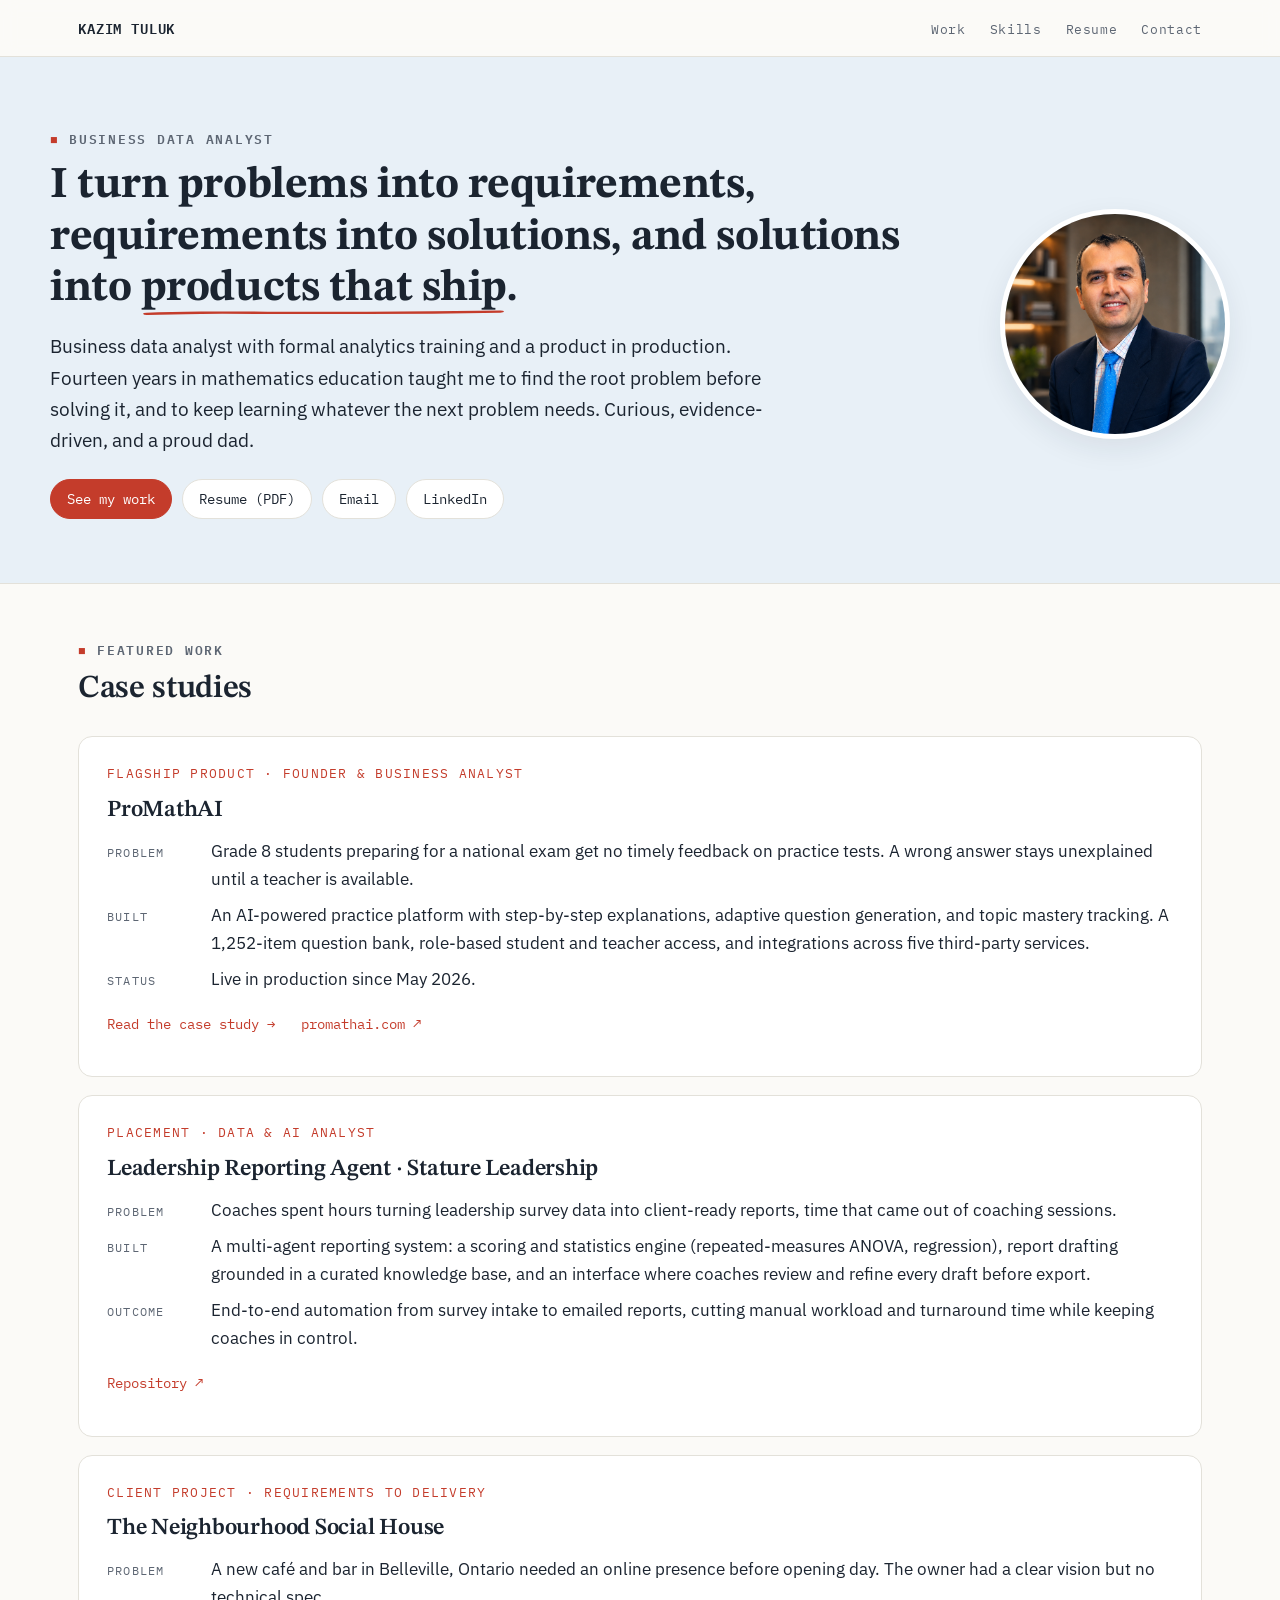
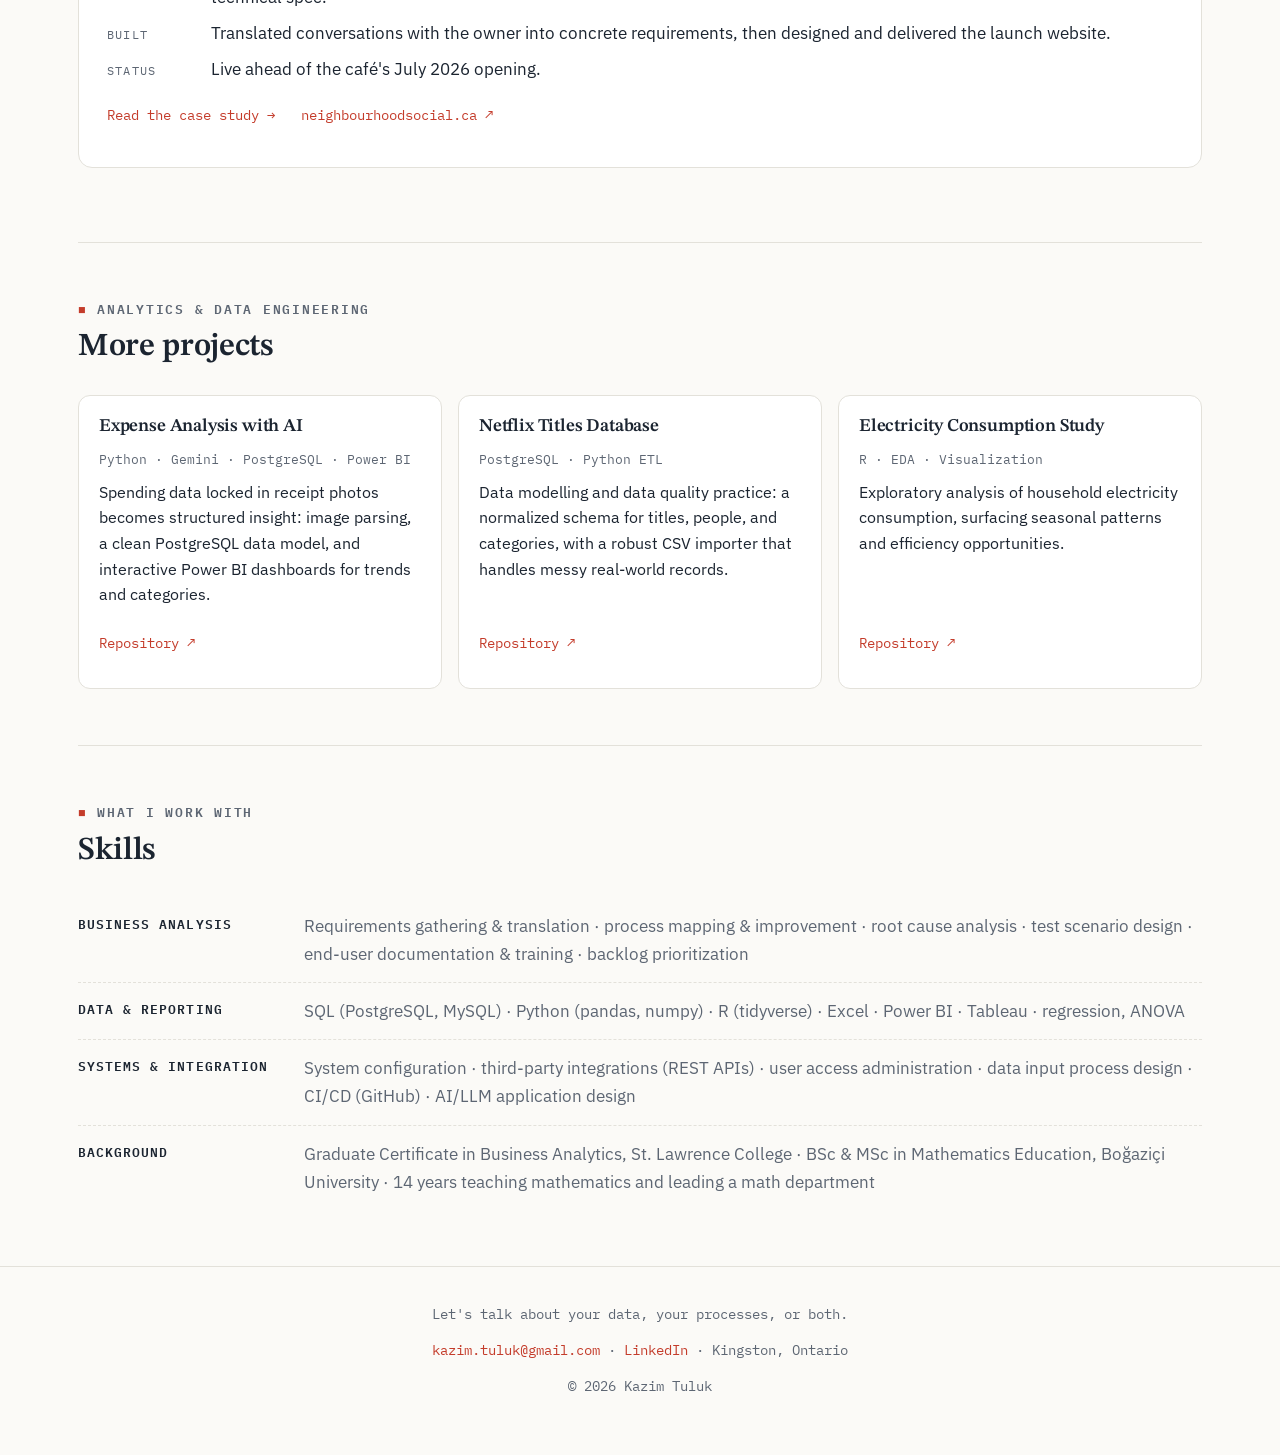
==== index.html @ bfccdcc0 "Merge branch 'main' of https://github.com/kazimtuluk/kazimtuluk.github.io" ====
<!DOCTYPE html>
<html lang="en">
<head>
  <meta charset="UTF-8" />
  <meta name="viewport" content="width=device-width, initial-scale=1" />
  <title>Kazim Tuluk · Business Data Analyst</title>
  <meta name="description" content="Kazim Tuluk is a business data analyst in Kingston, Ontario. Formal analytics training, a product in production at promathai.com, and client work that ships." />
  <link rel="preconnect" href="https://fonts.googleapis.com">
  <link rel="preconnect" href="https://fonts.gstatic.com" crossorigin>
  <link href="https://fonts.googleapis.com/css2?family=STIX+Two+Text:wght@400;600;700&family=IBM+Plex+Sans:wght@400;500;600&family=IBM+Plex+Mono:wght@400;600&display=swap" rel="stylesheet">
  <link rel="stylesheet" href="style.css">
</head>
<body>

<header class="site">
  <div class="top">
    <a class="brand" href="#top">KAZIM TULUK</a>
    <nav class="primary" aria-label="Primary">
      <a href="#work">Work</a>
      <a href="#skills">Skills</a>
      <a href="assets/resume.pdf" target="_blank" rel="noreferrer">Resume</a>
      <a href="#contact">Contact</a>
    </nav>
  </div>
</header>

<!-- ===== Hero ===== -->
<section class="hero" id="top">
  <div class="wrap hero-inner">
    <div class="info">
      <span class="eyebrow"><span class="tick">■</span> Business Data Analyst</span>
      <h1>I turn problems into requirements, requirements into solutions, and solutions into <span class="pen">products that ship</span>.</h1>
      <p class="lede">
        Business data analyst with formal analytics training and a product in production.
        Fourteen years in mathematics education taught me to find the root problem before solving it,
        and to keep learning whatever the next problem needs. Curious, evidence-driven, and a proud dad.
      </p>
      <div class="chips">
        <a class="chip primary" href="#work">See my work</a>
        <a class="chip" href="assets/resume.pdf" target="_blank" rel="noreferrer">Resume (PDF)</a>
        <a class="chip" href="mailto:kazim.tuluk@gmail.com">Email</a>
        <a class="chip" href="https://www.linkedin.com/in/kazim-tuluk-b4215170" target="_blank" rel="noreferrer">LinkedIn</a>
      </div>
    </div>
    <img class="avatar" src="assets/kazim.png" alt="Portrait of Kazim Tuluk" onerror="this.style.display='none'" />
  </div>
</section>

<div class="wrap">

  <!-- ===== Featured work ===== -->
  <section id="work" class="section">
    <div class="section-head">
      <span class="eyebrow"><span class="tick">■</span> Featured work</span>
      <h2>Case studies</h2>
    </div>

    <!-- ProMathAI -->
    <article class="case">
      <p class="meta">Flagship product · Founder &amp; Business Analyst</p>
      <h3>ProMathAI</h3>
      <dl class="facts">
        <div class="row"><dt>Problem</dt><dd>Grade 8 students preparing for a national exam get no timely feedback on practice tests. A wrong answer stays unexplained until a teacher is available.</dd></div>
        <div class="row"><dt>Built</dt><dd>An AI-powered practice platform with step-by-step explanations, adaptive question generation, and topic mastery tracking. A 1,252-item question bank, role-based student and teacher access, and integrations across five third-party services.</dd></div>
        <div class="row"><dt>Status</dt><dd>Live in production since May 2026.</dd></div>
      </dl>
      <p class="links">
        <a href="promathai.html">Read the case study →</a>
        <a href="https://promathai.com" target="_blank" rel="noreferrer">promathai.com ↗</a>
      </p>
    </article>

    <!-- Stature -->
    <article class="case">
      <p class="meta">Placement · Data &amp; AI Analyst</p>
      <h3>Leadership Reporting Agent · Stature Leadership</h3>
      <dl class="facts">
        <div class="row"><dt>Problem</dt><dd>Coaches spent hours turning leadership survey data into client-ready reports, time that came out of coaching sessions.</dd></div>
        <div class="row"><dt>Built</dt><dd>A multi-agent reporting system: a scoring and statistics engine (repeated-measures ANOVA, regression), report drafting grounded in a curated knowledge base, and an interface where coaches review and refine every draft before export.</dd></div>
        <div class="row"><dt>Outcome</dt><dd>End-to-end automation from survey intake to emailed reports, cutting manual workload and turnaround time while keeping coaches in control.</dd></div>
      </dl>
      <p class="links">
        <a href="https://github.com/kazimtuluk/Report_Generator_Agent" target="_blank" rel="noreferrer">Repository ↗</a>
      </p>
    </article>

    <!-- Neighbourhood Social -->
    <article class="case">
      <p class="meta">Client project · Requirements to delivery</p>
      <h3>The Neighbourhood Social House</h3>
      <dl class="facts">
        <div class="row"><dt>Problem</dt><dd>A new café and bar in Belleville, Ontario needed an online presence before opening day. The owner had a clear vision but no technical spec.</dd></div>
        <div class="row"><dt>Built</dt><dd>Translated conversations with the owner into concrete requirements, then designed and delivered the launch website.</dd></div>
        <div class="row"><dt>Status</dt><dd>Live ahead of the café's July 2026 opening.</dd></div>
      </dl>
      <p class="links">
        <a href="neighbourhood-social.html">Read the case study →</a>
        <a href="https://www.neighbourhoodsocial.ca" target="_blank" rel="noreferrer">neighbourhoodsocial.ca ↗</a>
      </p>
    </article>
  </section>

  <!-- ===== More projects ===== -->
  <section id="projects" class="section">
    <div class="section-head">
      <span class="eyebrow"><span class="tick">■</span> Analytics &amp; data engineering</span>
      <h2>More projects</h2>
    </div>
    <div class="projs">

      <article class="card">
        <h3>Expense Analysis with AI</h3>
        <p class="stack">Python · Gemini · PostgreSQL · Power BI</p>
        <p>Spending data locked in receipt photos becomes structured insight: image parsing, a clean PostgreSQL data model, and interactive Power BI dashboards for trends and categories.</p>
        <figure class="shot" style="margin:10px 0 4px"><img src="assets/expense-dashboard.png" alt="Power BI expense dashboard" onerror="this.parentElement.style.display='none'"></figure>
        <p class="links"><a href="https://github.com/kazimtuluk/expense-analysis-with-ai" target="_blank" rel="noreferrer">Repository ↗</a></p>
      </article>

      <article class="card">
        <h3>Netflix Titles Database</h3>
        <p class="stack">PostgreSQL · Python ETL</p>
        <p>Data modelling and data quality practice: a normalized schema for titles, people, and categories, with a robust CSV importer that handles messy real-world records.</p>
        <p class="links"><a href="https://github.com/kazimtuluk/netflix" target="_blank" rel="noreferrer">Repository ↗</a></p>
      </article>

      <article class="card">
        <h3>Electricity Consumption Study</h3>
        <p class="stack">R · EDA · Visualization</p>
        <p>Exploratory analysis of household electricity consumption, surfacing seasonal patterns and efficiency opportunities.</p>
        <p class="links"><a href="https://github.com/kazimtuluk/Portfolio" target="_blank" rel="noreferrer">Repository ↗</a></p>
      </article>

    </div>
  </section>

  <!-- ===== Skills ===== -->
  <section id="skills" class="section">
    <div class="section-head">
      <span class="eyebrow"><span class="tick">■</span> What I work with</span>
      <h2>Skills</h2>
    </div>
    <div class="skill-row">
      <div class="label">Business analysis</div>
      <div class="muted">Requirements gathering &amp; translation · process mapping &amp; improvement · root cause analysis · test scenario design · end-user documentation &amp; training · backlog prioritization</div>
    </div>
    <div class="skill-row">
      <div class="label">Data &amp; reporting</div>
      <div class="muted">SQL (PostgreSQL, MySQL) · Python (pandas, numpy) · R (tidyverse) · Excel · Power BI · Tableau · regression, ANOVA</div>
    </div>
    <div class="skill-row">
      <div class="label">Systems &amp; integration</div>
      <div class="muted">System configuration · third-party integrations (REST APIs) · user access administration · data input process design · CI/CD (GitHub) · AI/LLM application design</div>
    </div>
    <div class="skill-row">
      <div class="label">Background</div>
      <div class="muted">Graduate Certificate in Business Analytics, St. Lawrence College · BSc &amp; MSc in Mathematics Education, Boğaziçi University · 14 years teaching mathematics and leading a math department</div>
    </div>
  </section>

</div>

<footer class="site" id="contact">
  <p>Let's talk about your data, your processes, or both.</p>
  <p><a href="mailto:kazim.tuluk@gmail.com">kazim.tuluk@gmail.com</a> · <a href="https://www.linkedin.com/in/kazim-tuluk-b4215170" target="_blank" rel="noreferrer">LinkedIn</a> · Kingston, Ontario</p>
  <p>© <span id="y"></span> Kazim Tuluk</p>
</footer>

<script>
  document.getElementById('y').textContent = new Date().getFullYear();
</script>
</body>
</html>
---- style.css ----
/* ============================================================
   Kazim Tuluk · Portfolio
   Identity: paper, graph grid, red pen
   Type: STIX Two Text (display) · IBM Plex Sans (body) · IBM Plex Mono (labels)
   ============================================================ */

:root{
  --paper:#FBFAF7;
  --ink:#1B2430;
  --muted:#5D6673;
  --pen:#C43C2B;        /* teacher's red pen */
  --pen-soft:rgba(196,60,43,.12);
  --grid:rgba(27,36,48,.055);
  --grid-strong:rgba(27,36,48,.09);
  --card:#FFFFFF;
  --line:#E3E1DA;
  --banner:#E8F0F7;
  --shadow:0 10px 28px rgba(27,36,48,.08);
}
@media (prefers-color-scheme: dark){
  :root{
    --paper:#12161D;
    --ink:#E8E6E1;
    --muted:#9AA1AB;
    --pen:#E8604C;
    --pen-soft:rgba(232,96,76,.16);
    --grid:rgba(232,230,225,.05);
    --grid-strong:rgba(232,230,225,.08);
    --card:#181D26;
    --line:#2A3140;
    --banner:#1A2532;
    --shadow:0 12px 30px rgba(0,0,0,.4);
  }
}

*{box-sizing:border-box}
html{scroll-behavior:smooth}
@media (prefers-reduced-motion: reduce){
  html{scroll-behavior:auto}
  *{transition:none!important;animation:none!important}
}
html,body{
  margin:0;
  background:var(--paper);
  color:var(--ink);
  font-family:"IBM Plex Sans",system-ui,-apple-system,"Segoe UI",Roboto,Helvetica,Arial,sans-serif;
  font-size:17px;
  line-height:1.65;
}
h1,h2,h3{
  font-family:"STIX Two Text",Georgia,"Times New Roman",serif;
  font-weight:600;
  line-height:1.18;
  letter-spacing:-.01em;
  margin:0 0 12px;
}
h1{font-size:clamp(30px,3.8vw,44px);font-weight:700}
h2{font-size:clamp(24px,3.4vw,32px)}
h3{font-size:20px}
p{margin:0 0 14px}
a{color:var(--pen);text-decoration:none}
a:hover{text-decoration:underline;text-underline-offset:3px}
a:focus-visible,button:focus-visible{outline:2px solid var(--pen);outline-offset:3px;border-radius:2px}
.wrap{max-width:1180px;margin:0 auto;padding:0 28px}
.muted{color:var(--muted)}

/* ---------- mono labels ---------- */
.eyebrow{
  font-family:"IBM Plex Mono",ui-monospace,SFMono-Regular,Menlo,monospace;
  font-weight:600;
  font-size:12.5px;
  letter-spacing:.14em;
  text-transform:uppercase;
  color:var(--muted);
  display:block;
  margin-bottom:10px;
}
.eyebrow .tick{color:var(--pen)}

/* ---------- red pen underline (signature) ---------- */
.pen{
  background-image:url("data:image/svg+xml,%3Csvg xmlns='http://www.w3.org/2000/svg' viewBox='0 0 120 9' preserveAspectRatio='none'%3E%3Cpath d='M2 6.5 C 25 3.5, 55 7.5, 118 4' fill='none' stroke='%23C43C2B' stroke-width='2.6' stroke-linecap='round'/%3E%3C/svg%3E");
  background-repeat:no-repeat;
  background-position:0 100%;
  background-size:100% 8px;
  padding-bottom:6px;
}

/* ---------- header ---------- */
header.site{
  position:sticky;top:0;z-index:20;
  background:color-mix(in srgb, var(--paper) 88%, transparent);
  backdrop-filter:blur(8px);
  border-bottom:1px solid var(--line);
}
.top{display:flex;align-items:center;justify-content:space-between;padding:14px 28px;max-width:1180px;margin:0 auto}
.brand{
  font-family:"IBM Plex Mono",monospace;
  font-weight:600;font-size:14px;letter-spacing:.06em;
  color:var(--ink);
}
.brand:hover{text-decoration:none;color:var(--pen)}
nav.primary a{
  font-family:"IBM Plex Mono",monospace;
  font-size:13px;letter-spacing:.05em;
  color:var(--muted);
  margin-left:20px;
}
nav.primary a:hover{color:var(--pen);text-decoration:none}

/* ---------- hero on graph paper ---------- */
.hero{
  background:var(--banner);
  border-bottom:1px solid var(--line);
}
.hero-inner{
  display:flex;gap:40px;align-items:center;
  padding:72px 0 64px;
}
.hero .info{flex:1;min-width:0}
.hero .lede{font-size:19px;max-width:760px;margin-top:16px}
.avatar{
  width:230px;height:230px;border-radius:50%;object-fit:cover;
  border:5px solid var(--card);box-shadow:var(--shadow);flex:none;
}
@media(max-width:760px){
  .hero-inner{flex-direction:column-reverse;align-items:flex-start;padding:48px 0 44px}
  .avatar{width:150px;height:150px}
}
.chips{margin-top:22px;display:flex;flex-wrap:wrap;gap:10px}
.chip{
  font-family:"IBM Plex Mono",monospace;font-size:13.5px;
  padding:8px 16px;border-radius:999px;
  background:var(--card);border:1px solid var(--line);color:var(--ink);
  transition:border-color .15s ease, transform .15s ease;
}
.chip:hover{border-color:var(--pen);text-decoration:none;transform:translateY(-1px)}
.chip.primary{background:var(--pen);border-color:var(--pen);color:#fff}
.chip.primary:hover{background:var(--pen);opacity:.92}

/* ---------- sections ---------- */
.section{padding:56px 0;scroll-margin-top:80px}
.section + .section{border-top:1px solid var(--line)}
.section-head{margin-bottom:28px}

/* ---------- featured case studies ---------- */
.case{
  display:grid;grid-template-columns:1fr;gap:0;
  background:var(--card);border:1px solid var(--line);border-radius:14px;
  padding:26px 28px;margin-bottom:18px;
  transition:border-color .15s ease, box-shadow .15s ease;
}
.case:hover{border-color:var(--pen);box-shadow:var(--shadow)}
.case h3{font-size:23px;margin-bottom:4px}
.case .meta{font-family:"IBM Plex Mono",monospace;font-size:12.5px;letter-spacing:.1em;text-transform:uppercase;color:var(--pen);margin-bottom:12px}
.facts{margin:10px 0 14px;display:grid;gap:8px}
.facts .row{display:grid;grid-template-columns:92px 1fr;gap:12px;align-items:baseline}
.facts dt{
  font-family:"IBM Plex Mono",monospace;font-size:12px;letter-spacing:.1em;
  text-transform:uppercase;color:var(--muted);
}
.facts dd{margin:0}
.case .links{margin-top:6px;font-family:"IBM Plex Mono",monospace;font-size:14px}
.case .links a + a{margin-left:18px}

/* ---------- smaller project grid ---------- */
.projs{display:grid;grid-template-columns:repeat(3,minmax(0,1fr));gap:16px}
@media(max-width:860px){.projs{grid-template-columns:1fr}}
.card{
  background:var(--card);border:1px solid var(--line);border-radius:12px;padding:20px;
  transition:border-color .15s ease, box-shadow .15s ease;
  display:flex;flex-direction:column;
}
.card:hover{border-color:var(--pen);box-shadow:var(--shadow)}
.card h3{font-size:18px}
.card p{font-size:15.5px}
.card .stack{
  font-family:"IBM Plex Mono",monospace;font-size:12.5px;color:var(--muted);
  margin:0 0 10px;
}
.card .links{margin-top:auto;padding-top:10px;font-family:"IBM Plex Mono",monospace;font-size:13.5px}

/* ---------- skills ---------- */
.skill-row{display:grid;grid-template-columns:210px 1fr;gap:16px;padding:14px 0;border-bottom:1px dashed var(--line)}
.skill-row:last-child{border-bottom:none}
.skill-row .label{
  font-family:"IBM Plex Mono",monospace;font-size:13px;letter-spacing:.08em;
  text-transform:uppercase;color:var(--ink);font-weight:600;padding-top:2px;
}
@media(max-width:640px){.skill-row{grid-template-columns:1fr;gap:4px}}

/* ---------- footer ---------- */
footer.site{
  border-top:1px solid var(--line);
  padding:36px 24px 44px;text-align:center;
  font-family:"IBM Plex Mono",monospace;font-size:13.5px;color:var(--muted);
}
footer.site a{color:var(--pen)}

/* ============================================================
   Case-study pages
   ============================================================ */
.cs-hero{
  background:var(--banner);
  border-bottom:1px solid var(--line);
  padding:56px 0 44px;
}
.cs-hero .back{font-family:"IBM Plex Mono",monospace;font-size:13.5px}
.cs-hero h1{margin-top:14px}
.cs-meta{
  margin-top:26px;display:grid;grid-template-columns:repeat(auto-fit,minmax(180px,1fr));gap:14px;
  background:var(--card);border:1px solid var(--line);border-radius:12px;padding:18px 20px;
}
.cs-meta div dt{
  font-family:"IBM Plex Mono",monospace;font-size:11.5px;letter-spacing:.12em;
  text-transform:uppercase;color:var(--muted);margin-bottom:3px;
}
.cs-meta div dd{margin:0;font-size:15.5px}
.cs-body{padding:20px 0 60px}
.cs-body .section{padding:34px 0}
.cs-body h2{margin-bottom:14px}
.cs-body ul{padding-left:22px;margin:0 0 14px}
.cs-body li{margin-bottom:8px}
.callout{
  border-left:3px solid var(--pen);
  background:var(--pen-soft);
  padding:14px 18px;border-radius:0 10px 10px 0;
  margin:18px 0;
}
.callout p{margin:0}
figure.shot{margin:22px 0}
figure.shot img{width:100%;border:1px solid var(--line);border-radius:10px;box-shadow:var(--shadow)}
figure.shot figcaption{
  font-family:"IBM Plex Mono",monospace;font-size:13px;color:var(--muted);margin-top:8px;
}

/* ---------- narrow header ---------- */
@media(max-width:560px){
  .top{flex-wrap:wrap;gap:8px;padding:12px 18px}
  nav.primary{width:100%;display:flex;justify-content:space-between}
  nav.primary a{margin-left:0;font-size:12.5px}
}

/* readable measure inside wide layout */
.cs-body p, .cs-body ul{max-width:78ch}
.facts .row dd{max-width:100ch}
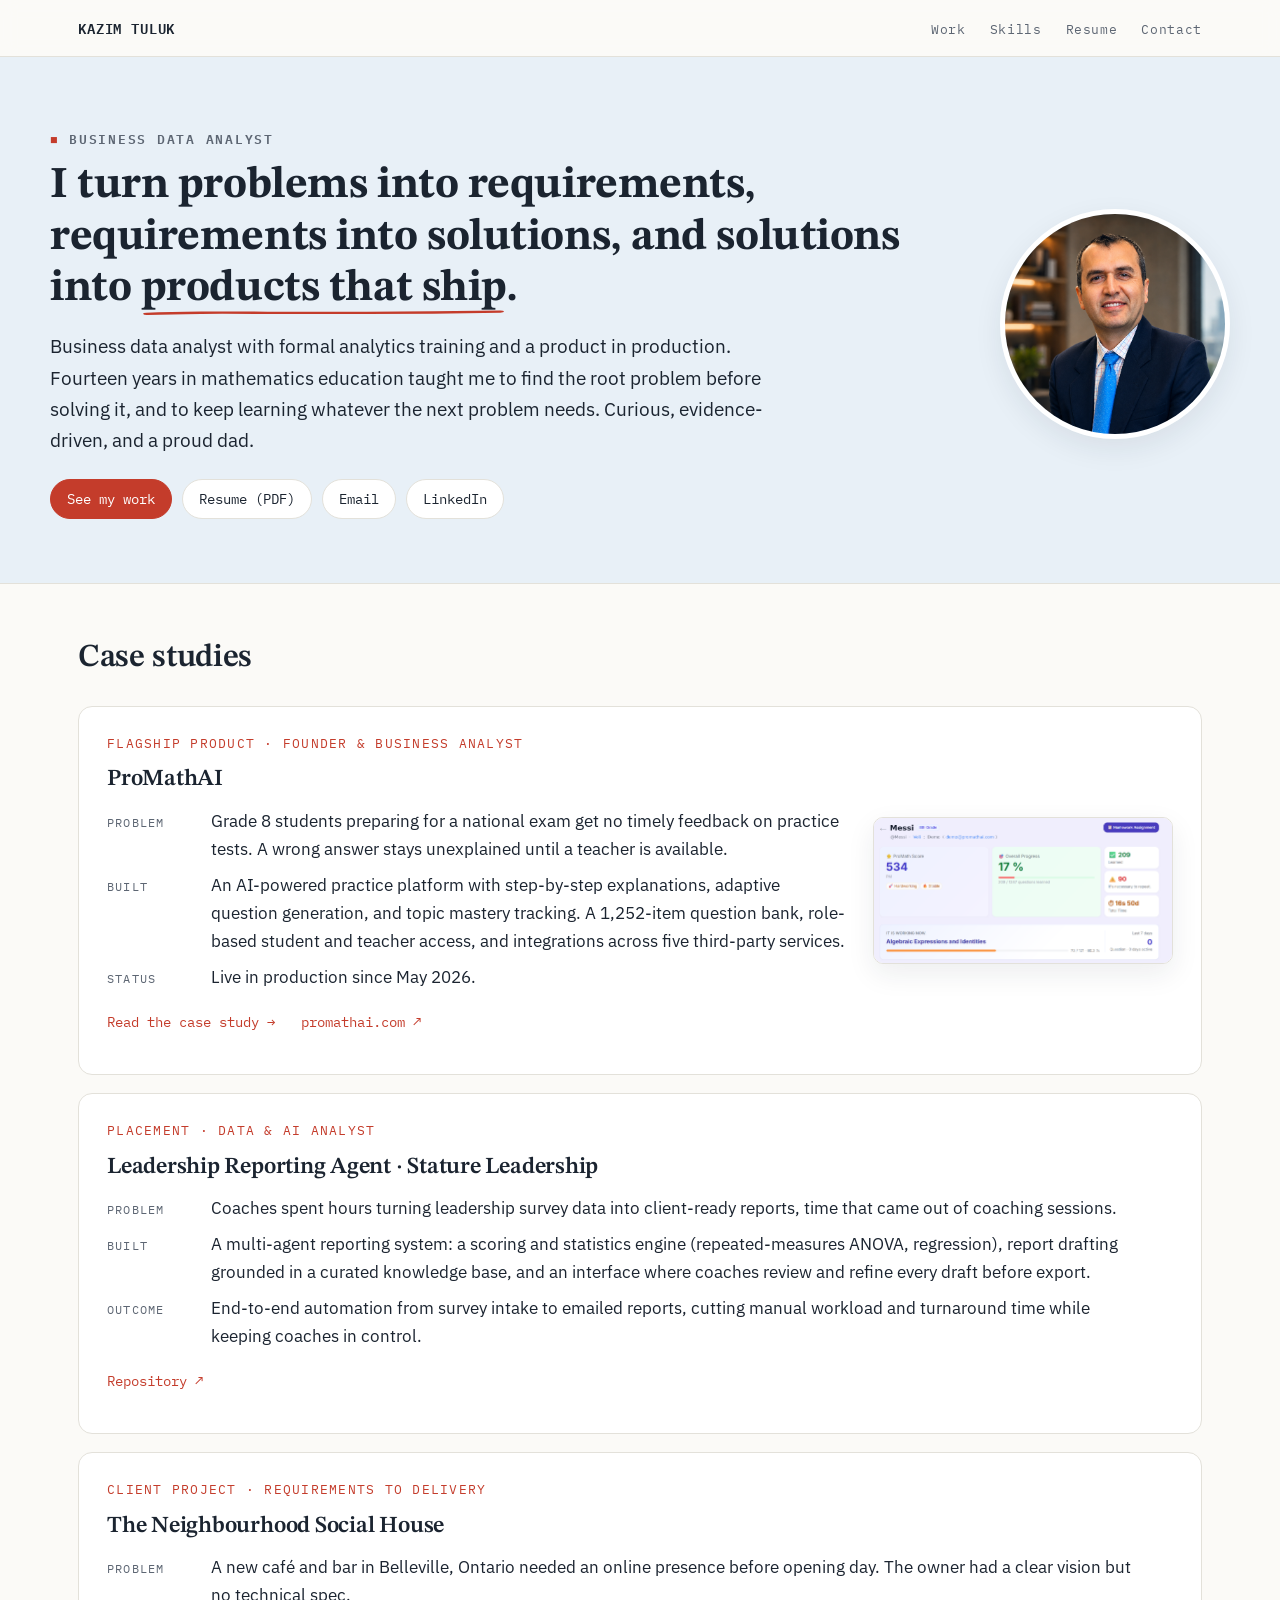
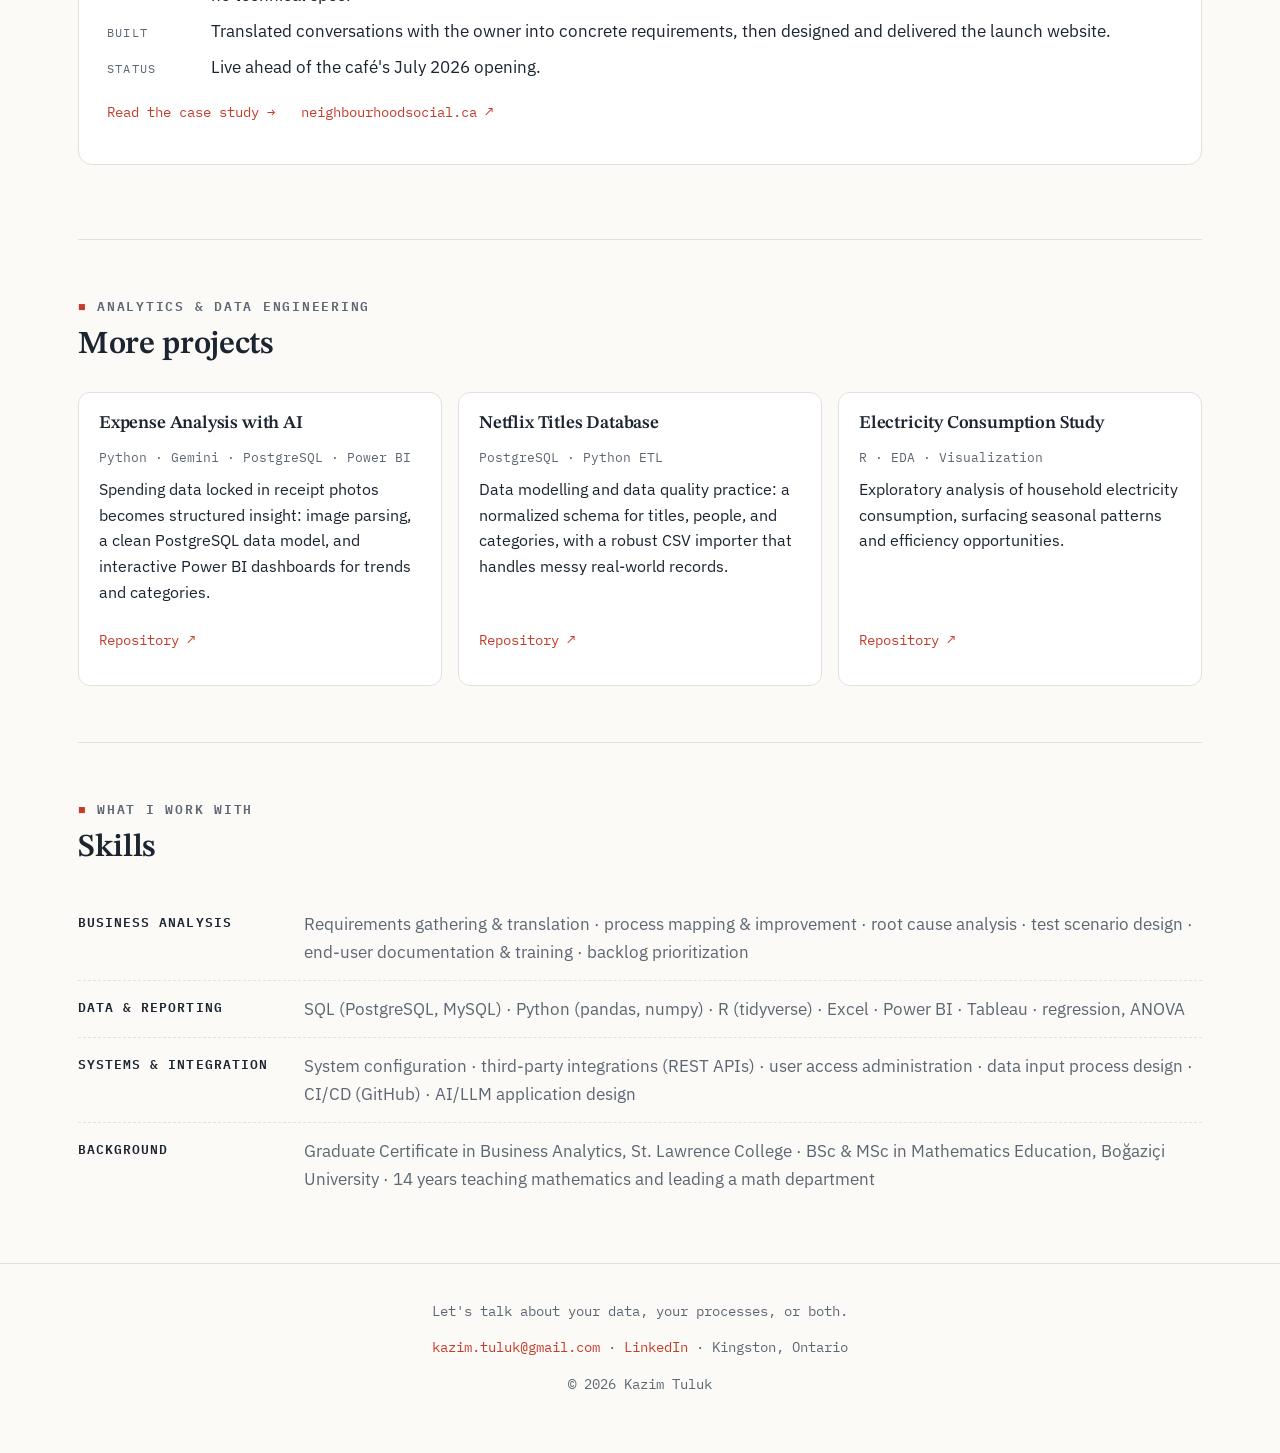
==== commit 7762a8bd: "some changes in promathai" ====
--- a/index.html
+++ b/index.html
@@ -51,7 +51,6 @@
   <!-- ===== Featured work ===== -->
   <section id="work" class="section">
     <div class="section-head">
-      <span class="eyebrow"><span class="tick">■</span> Featured work</span>
       <h2>Case studies</h2>
     </div>
 
@@ -68,6 +67,7 @@
         <a href="promathai.html">Read the case study →</a>
         <a href="https://promathai.com" target="_blank" rel="noreferrer">promathai.com ↗</a>
       </p>
+      <div class="case-media"><img src="assets/promathai-student.png" alt="ProMathAI mastery tracking dashboard" onerror="this.parentElement.style.display='none'"></div>
     </article>
 
     <!-- Stature -->
@@ -82,6 +82,7 @@
       <p class="links">
         <a href="https://github.com/kazimtuluk/Report_Generator_Agent" target="_blank" rel="noreferrer">Repository ↗</a>
       </p>
+      <div class="case-media"><img src="assets/stature-report.png" alt="Leadership reporting agent interface" onerror="this.parentElement.style.display='none'"></div>
     </article>
 
     <!-- Neighbourhood Social -->
@@ -97,6 +98,7 @@
         <a href="neighbourhood-social.html">Read the case study →</a>
         <a href="https://www.neighbourhoodsocial.ca" target="_blank" rel="noreferrer">neighbourhoodsocial.ca ↗</a>
       </p>
+      <div class="case-media"><img src="assets/nsh-home.png" alt="The Neighbourhood Social House launch website" onerror="this.parentElement.style.display='none'"></div>
     </article>
   </section>
 
--- a/style.css
+++ b/style.css
@@ -145,7 +145,9 @@
 
 /* ---------- featured case studies ---------- */
 .case{
-  display:grid;grid-template-columns:1fr;gap:0;
+  display:grid;grid-template-columns:1fr auto;gap:0 26px;
+  grid-template-areas:"meta media" "title media" "facts media" "links media";
+  align-items:start;
   background:var(--card);border:1px solid var(--line);border-radius:14px;
   padding:26px 28px;margin-bottom:18px;
   transition:border-color .15s ease, box-shadow .15s ease;
@@ -244,3 +246,15 @@
 /* readable measure inside wide layout */
 .cs-body p, .cs-body ul{max-width:78ch}
 .facts .row dd{max-width:100ch}
+
+/* case card media column */
+.case .meta{grid-area:meta}
+.case h3{grid-area:title}
+.case .facts{grid-area:facts}
+.case .links{grid-area:links}
+.case-media{grid-area:media;width:300px;align-self:center}
+.case-media img{width:100%;border:1px solid var(--line);border-radius:10px;box-shadow:var(--shadow);display:block}
+@media(max-width:900px){
+  .case{grid-template-columns:1fr;grid-template-areas:"meta" "title" "facts" "media" "links"}
+  .case-media{width:100%;margin:6px 0 10px}
+}
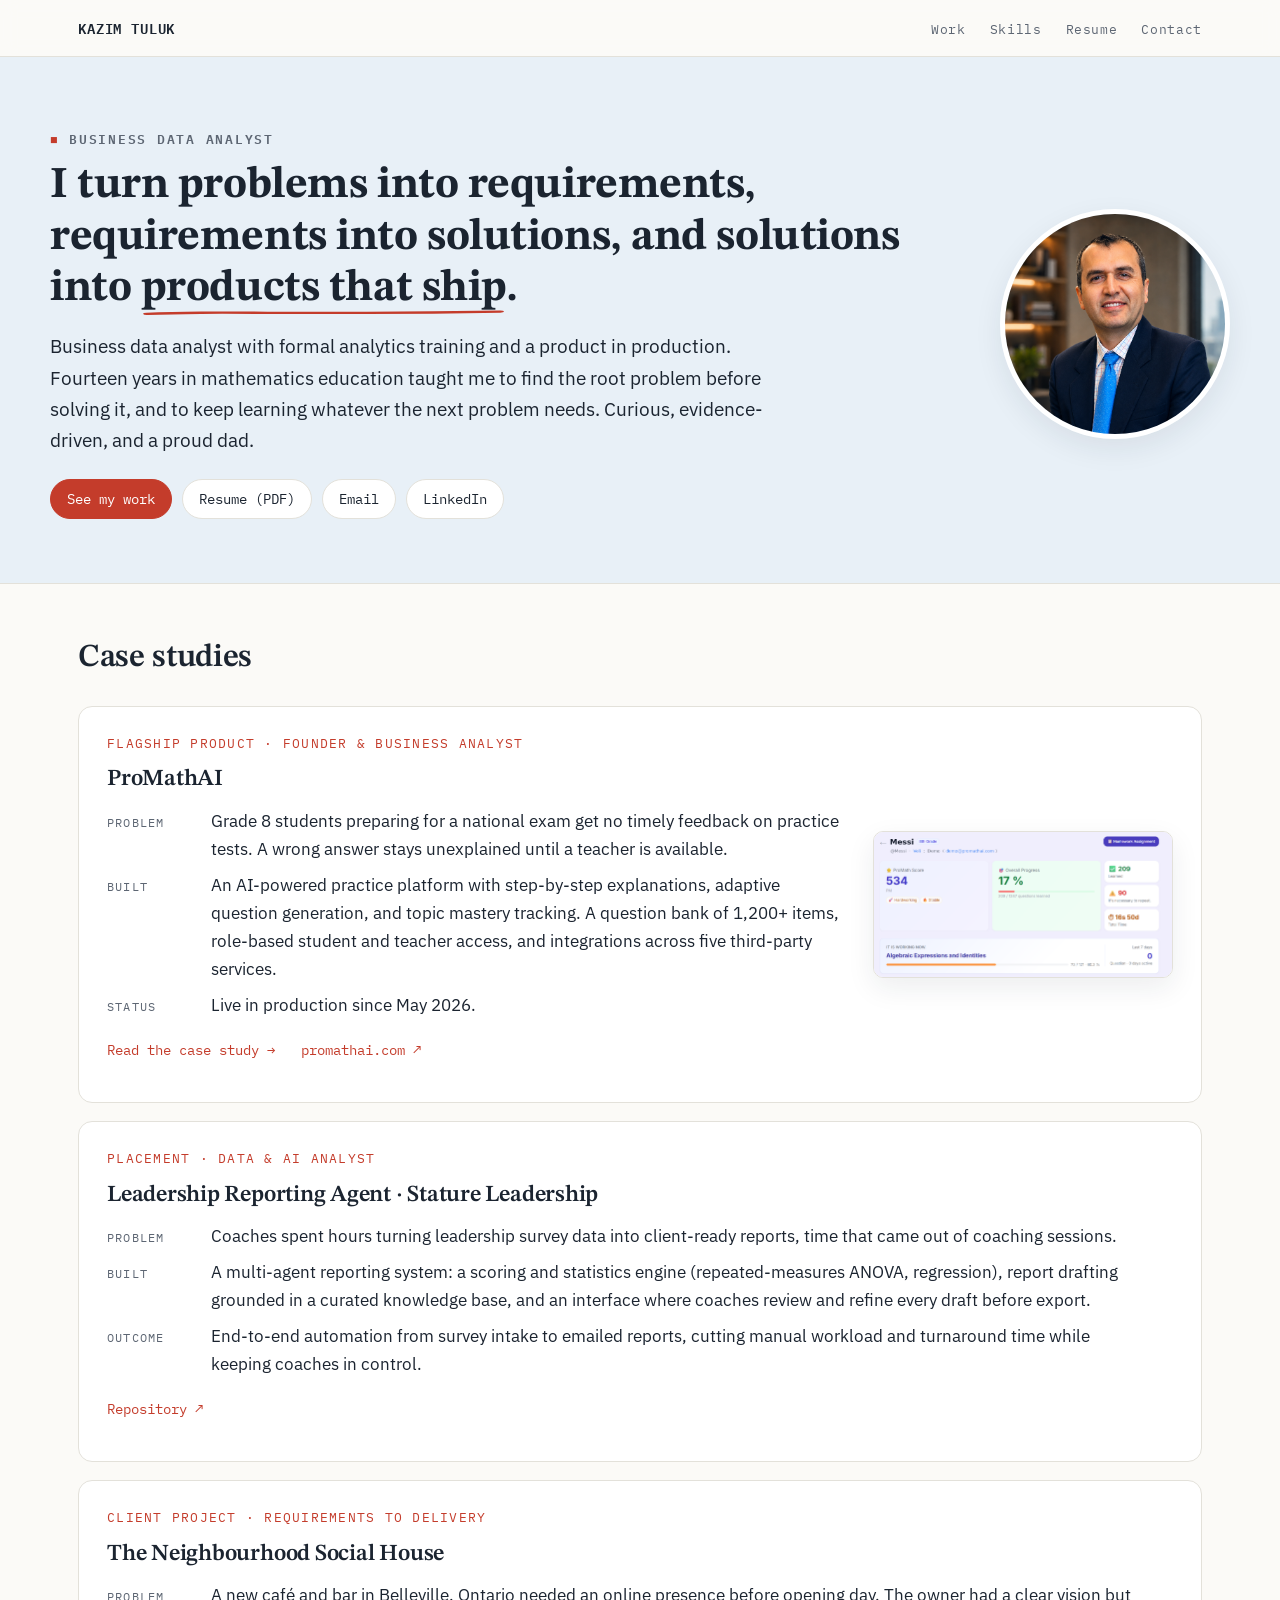
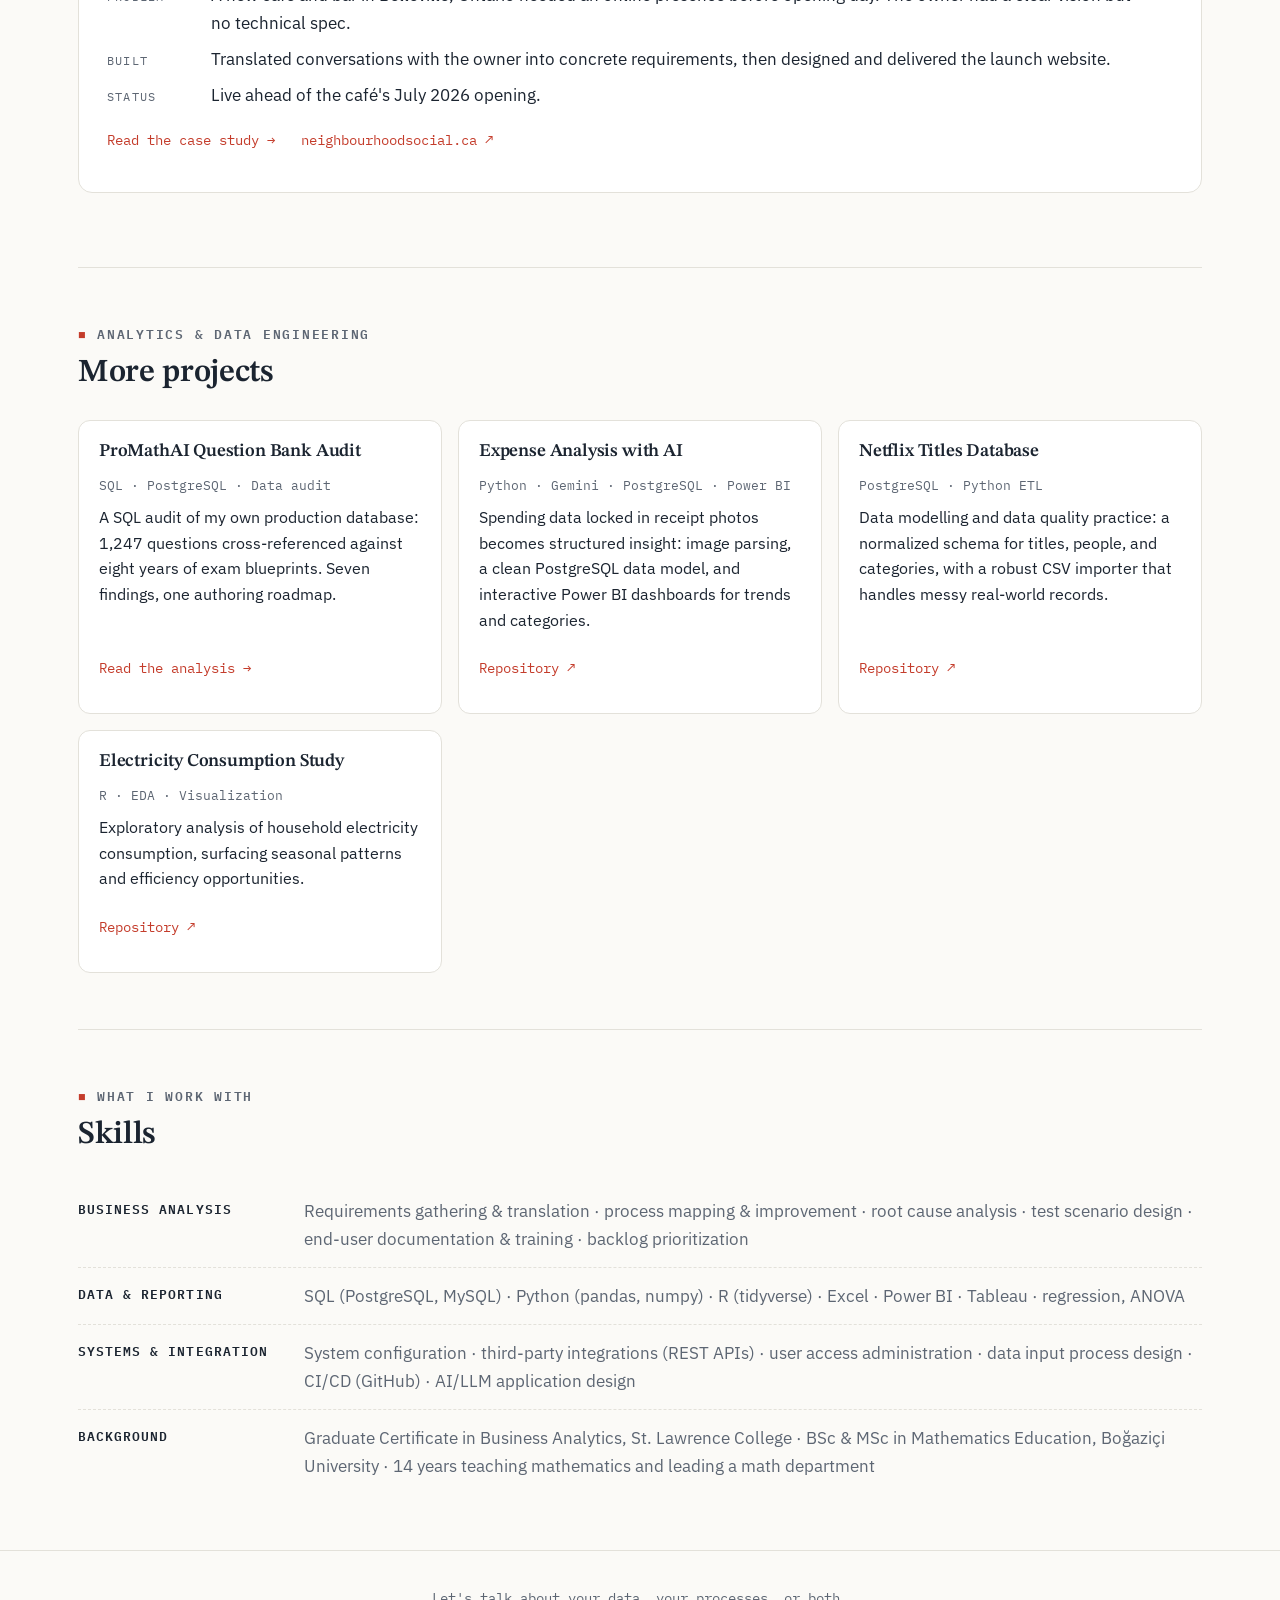
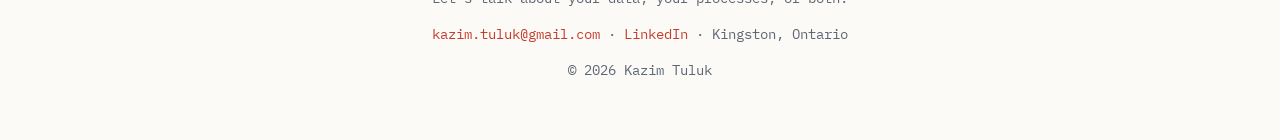
==== commit d13b8ca8: "Adding some analytics visuals" ====
--- a/index.html
+++ b/index.html
@@ -60,7 +60,7 @@
       <h3>ProMathAI</h3>
       <dl class="facts">
         <div class="row"><dt>Problem</dt><dd>Grade 8 students preparing for a national exam get no timely feedback on practice tests. A wrong answer stays unexplained until a teacher is available.</dd></div>
-        <div class="row"><dt>Built</dt><dd>An AI-powered practice platform with step-by-step explanations, adaptive question generation, and topic mastery tracking. A 1,252-item question bank, role-based student and teacher access, and integrations across five third-party services.</dd></div>
+        <div class="row"><dt>Built</dt><dd>An AI-powered practice platform with step-by-step explanations, adaptive question generation, and topic mastery tracking. A question bank of 1,200+ items, role-based student and teacher access, and integrations across five third-party services.</dd></div>
         <div class="row"><dt>Status</dt><dd>Live in production since May 2026.</dd></div>
       </dl>
       <p class="links">
@@ -109,6 +109,13 @@
       <h2>More projects</h2>
     </div>
     <div class="projs">
+
+      <article class="card">
+        <h3>ProMathAI Question Bank Audit</h3>
+        <p class="stack">SQL · PostgreSQL · Data audit</p>
+        <p>A SQL audit of my own production database: 1,247 questions cross-referenced against eight years of exam blueprints. Seven findings, one authoring roadmap.</p>
+        <p class="links"><a href="promathai-analytics.html">Read the analysis →</a></p>
+      </article>
 
       <article class="card">
         <h3>Expense Analysis with AI</h3>
--- a/style.css
+++ b/style.css
@@ -258,3 +258,75 @@
   .case{grid-template-columns:1fr;grid-template-areas:"meta" "title" "facts" "media" "links"}
   .case-media{width:100%;margin:6px 0 10px}
 }
+
+/* ---------- case-study feature rows ---------- */
+.feature{
+  display:grid;grid-template-columns:0.8fr 1.25fr;gap:34px;align-items:center;
+  margin:38px 0;
+}
+.feature:nth-of-type(even){grid-template-columns:1.25fr 0.8fr}
+.feature:nth-of-type(even) .feature-text{order:2}
+.feature:nth-of-type(even) .frame{order:1}
+.feature-text h3{margin:4px 0 10px}
+.feature-text p{font-size:15.5px;max-width:none}
+.frame{
+  margin:0;background:var(--card);border:1px solid var(--line);border-radius:12px;
+  box-shadow:var(--shadow);overflow:hidden;
+}
+.frame .bar{
+  display:flex;align-items:center;gap:6px;height:32px;padding:0 12px;
+  border-bottom:1px solid var(--line);background:color-mix(in srgb, var(--card) 70%, var(--paper));
+}
+.frame .bar span{width:9px;height:9px;border-radius:50%;background:var(--line)}
+.frame .bar span:first-child{background:var(--pen);opacity:.7}
+.frame .bar i{
+  font-style:normal;font-family:"IBM Plex Mono",monospace;font-size:11.5px;color:var(--muted);
+  margin-left:10px;background:var(--paper);border:1px solid var(--line);border-radius:6px;padding:2px 10px;
+}
+.frame img{display:block;width:100%}
+@media(max-width:860px){
+  .feature,.feature:nth-of-type(even){grid-template-columns:1fr}
+  .feature:nth-of-type(even) .feature-text{order:1}
+  .feature:nth-of-type(even) .frame{order:2}
+}
+
+/* ---------- analytics case page ---------- */
+.stat-band{
+  display:grid;grid-template-columns:repeat(4,1fr);gap:14px;margin:34px 0 6px;
+}
+.stat{
+  background:var(--card);border:1px solid var(--line);border-radius:12px;
+  padding:18px 20px;text-align:center;
+}
+.stat b{
+  display:block;font-family:"STIX Two Text",Georgia,serif;font-weight:700;
+  font-size:34px;color:var(--pen);line-height:1.1;
+}
+.stat span{font-family:"IBM Plex Mono",monospace;font-size:12px;letter-spacing:.08em;text-transform:uppercase;color:var(--muted)}
+@media(max-width:760px){.stat-band{grid-template-columns:repeat(2,1fr)}}
+
+.finding-grid{display:grid;grid-template-columns:repeat(2,1fr);gap:14px}
+@media(max-width:760px){.finding-grid{grid-template-columns:1fr}}
+.finding{
+  background:var(--card);border:1px solid var(--line);border-radius:12px;padding:16px 18px;
+}
+.finding p{margin:8px 0 0;font-size:15px;max-width:none}
+.sev{
+  font-family:"IBM Plex Mono",monospace;font-size:11.5px;letter-spacing:.1em;text-transform:uppercase;
+  padding:3px 10px;border-radius:999px;font-weight:600;
+}
+.sev.high{background:var(--pen-soft);color:var(--pen)}
+.sev.med{background:rgba(176,121,10,.14);color:#B0790A}
+.sev.low{background:rgba(46,125,80,.12);color:#2E7D50}
+
+pre.sql{
+  background:var(--card);border:1px solid var(--line);border-left:3px solid var(--pen);
+  border-radius:0 10px 10px 0;padding:16px 20px;overflow-x:auto;
+}
+pre.sql code{font-family:"IBM Plex Mono",monospace;font-size:13.5px;color:var(--ink);line-height:1.6}
+
+.outcome-grid{display:grid;grid-template-columns:repeat(3,1fr);gap:14px}
+@media(max-width:760px){.outcome-grid{grid-template-columns:1fr}}
+.outcome{background:var(--card);border:1px solid var(--line);border-radius:12px;padding:16px 18px}
+.outcome b{font-family:"STIX Two Text",Georgia,serif;font-size:17px}
+.outcome p{margin:6px 0 0;font-size:14.5px;color:var(--muted);max-width:none}
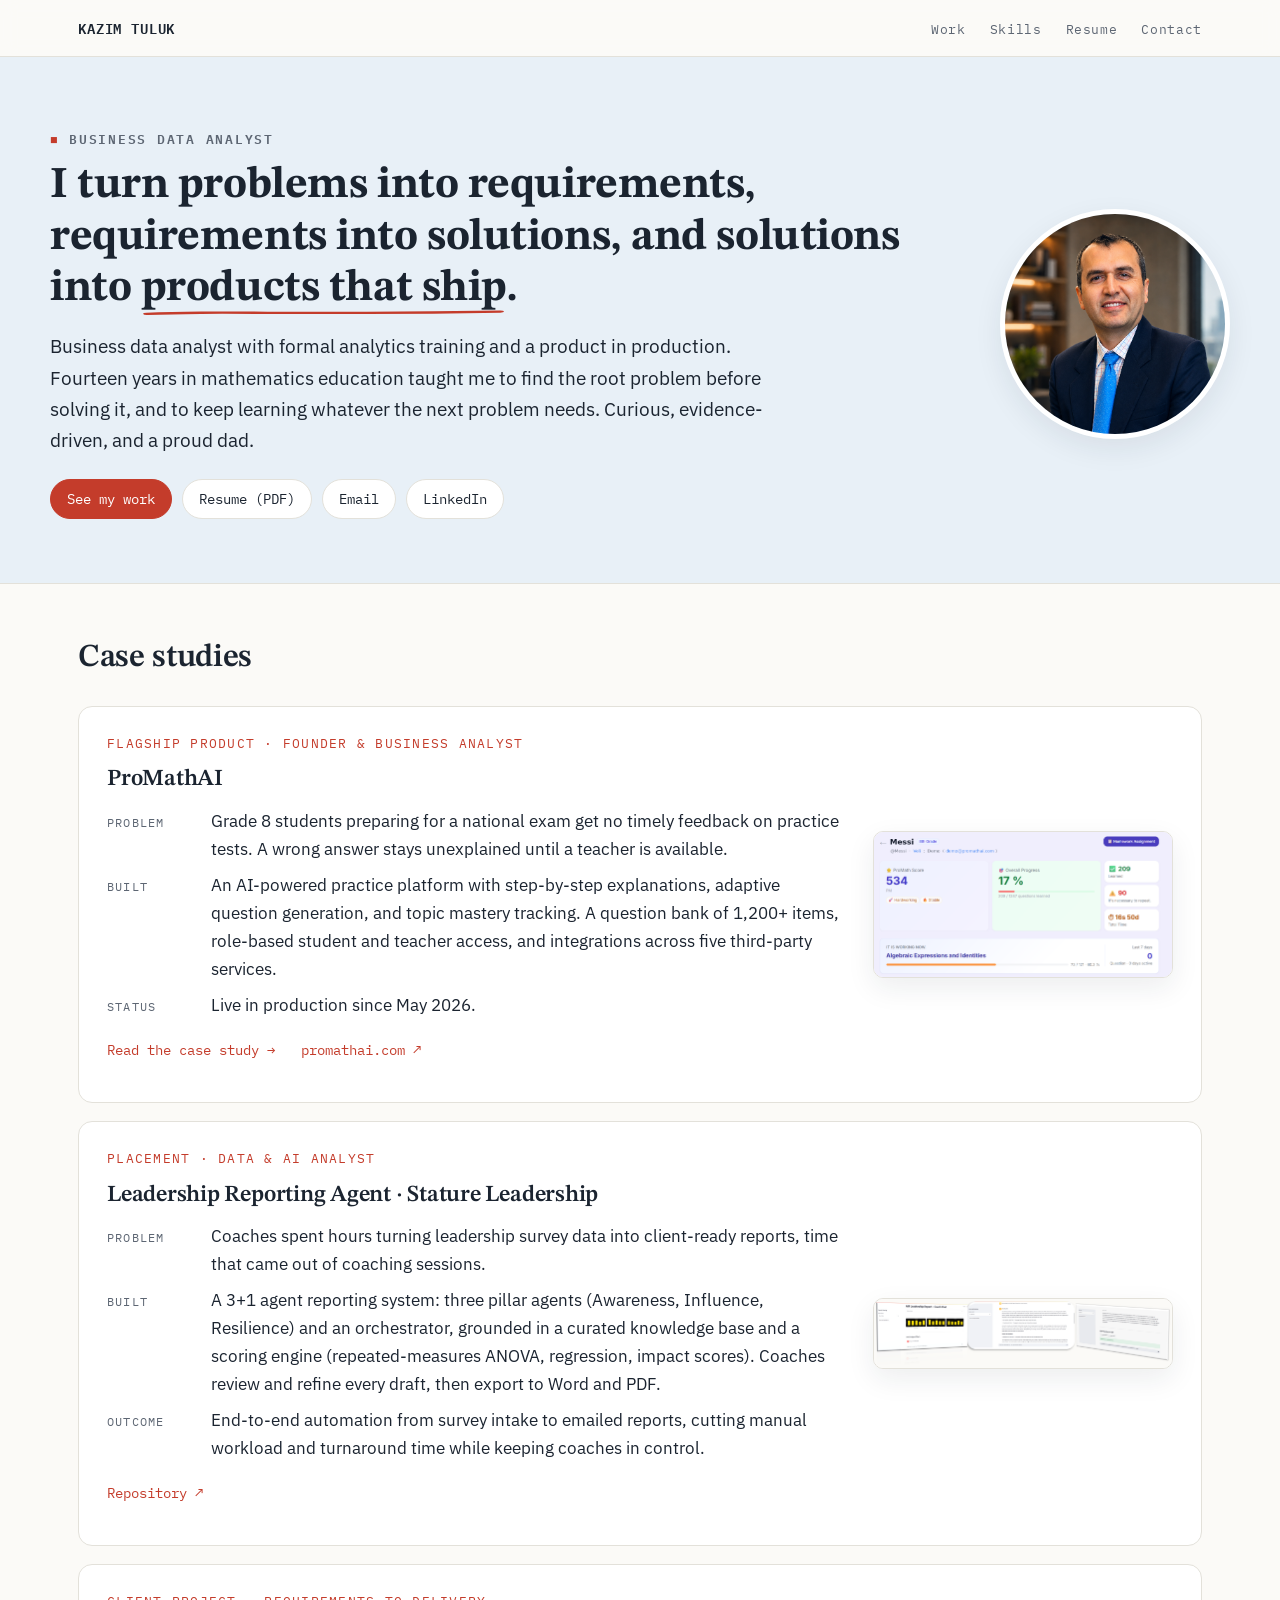
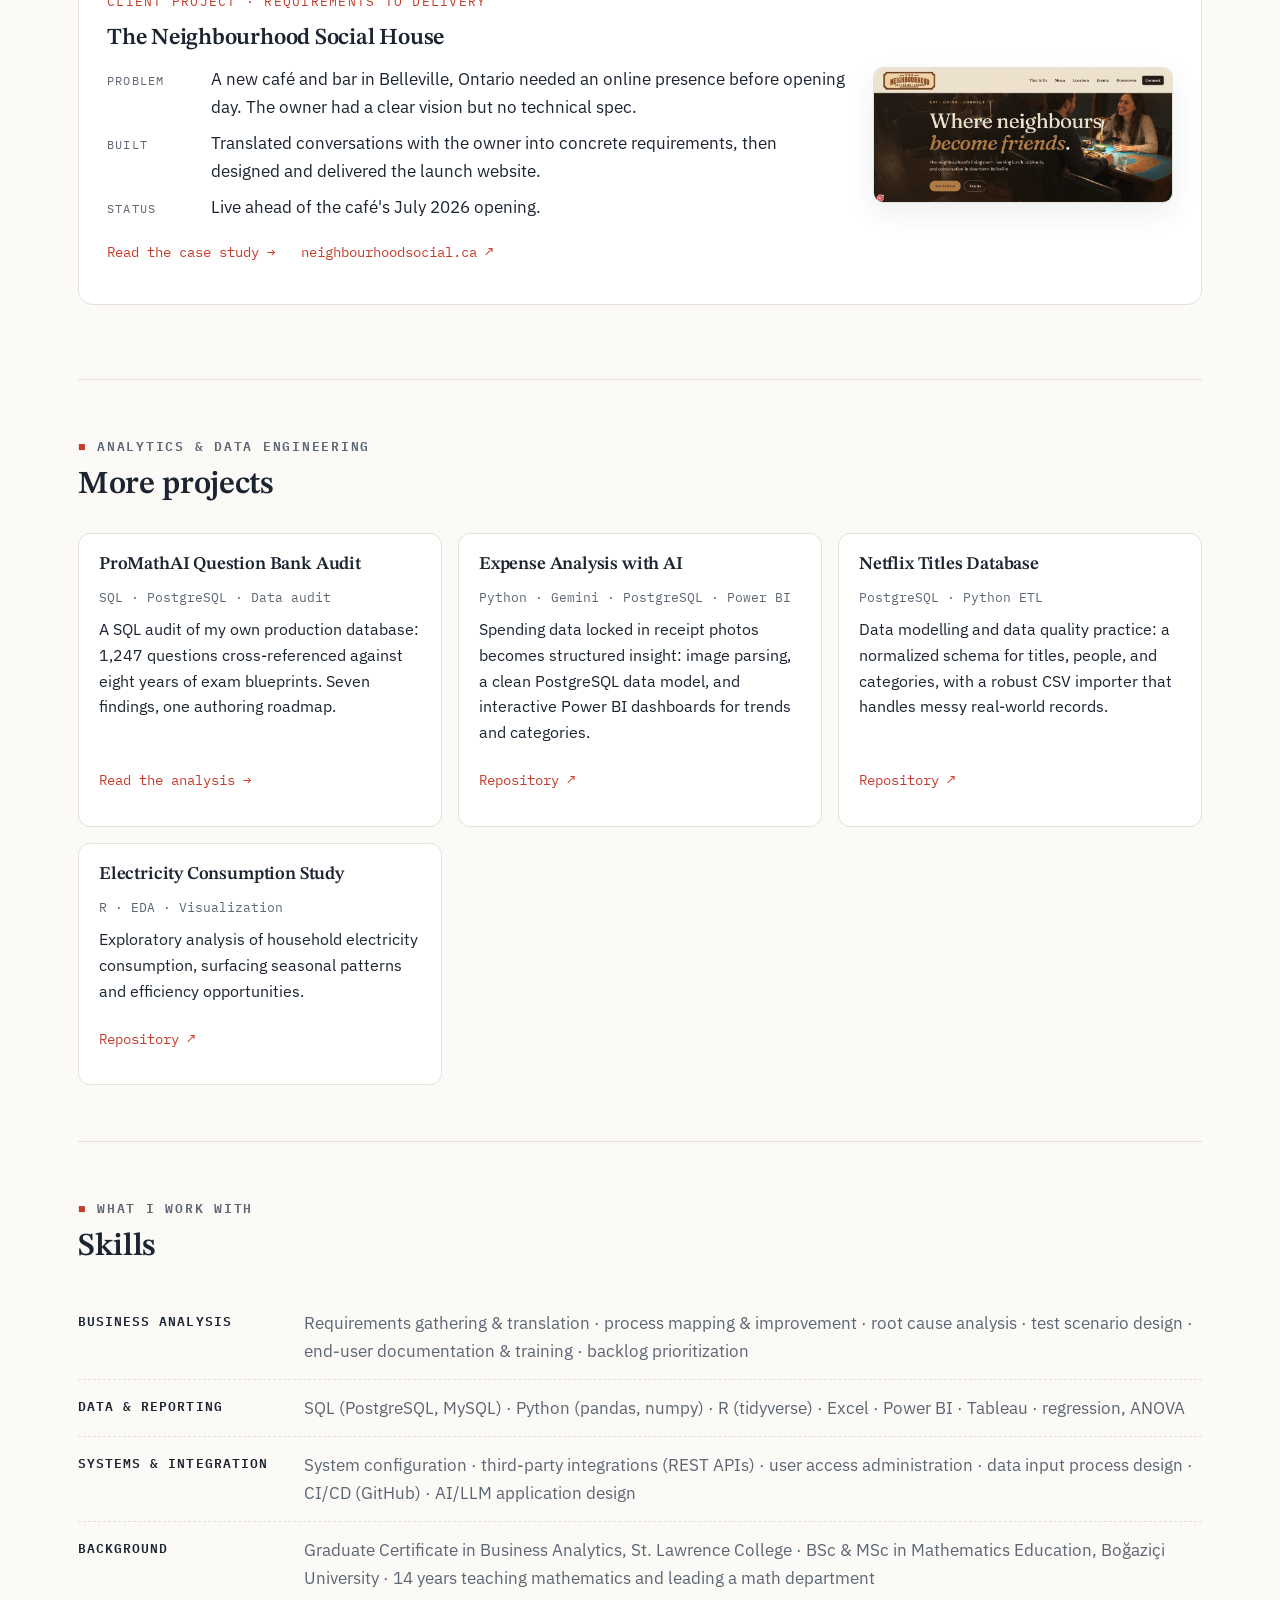
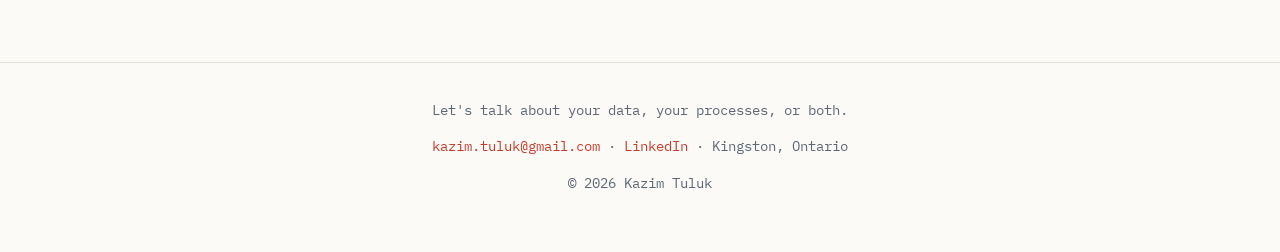
==== commit 12b7c70f: "adding new things into three main projects" ====
--- a/index.html
+++ b/index.html
@@ -76,7 +76,7 @@
       <h3>Leadership Reporting Agent · Stature Leadership</h3>
       <dl class="facts">
         <div class="row"><dt>Problem</dt><dd>Coaches spent hours turning leadership survey data into client-ready reports, time that came out of coaching sessions.</dd></div>
-        <div class="row"><dt>Built</dt><dd>A multi-agent reporting system: a scoring and statistics engine (repeated-measures ANOVA, regression), report drafting grounded in a curated knowledge base, and an interface where coaches review and refine every draft before export.</dd></div>
+        <div class="row"><dt>Built</dt><dd>A 3+1 agent reporting system: three pillar agents (Awareness, Influence, Resilience) and an orchestrator, grounded in a curated knowledge base and a scoring engine (repeated-measures ANOVA, regression, impact scores). Coaches review and refine every draft, then export to Word and PDF.</dd></div>
         <div class="row"><dt>Outcome</dt><dd>End-to-end automation from survey intake to emailed reports, cutting manual workload and turnaround time while keeping coaches in control.</dd></div>
       </dl>
       <p class="links">
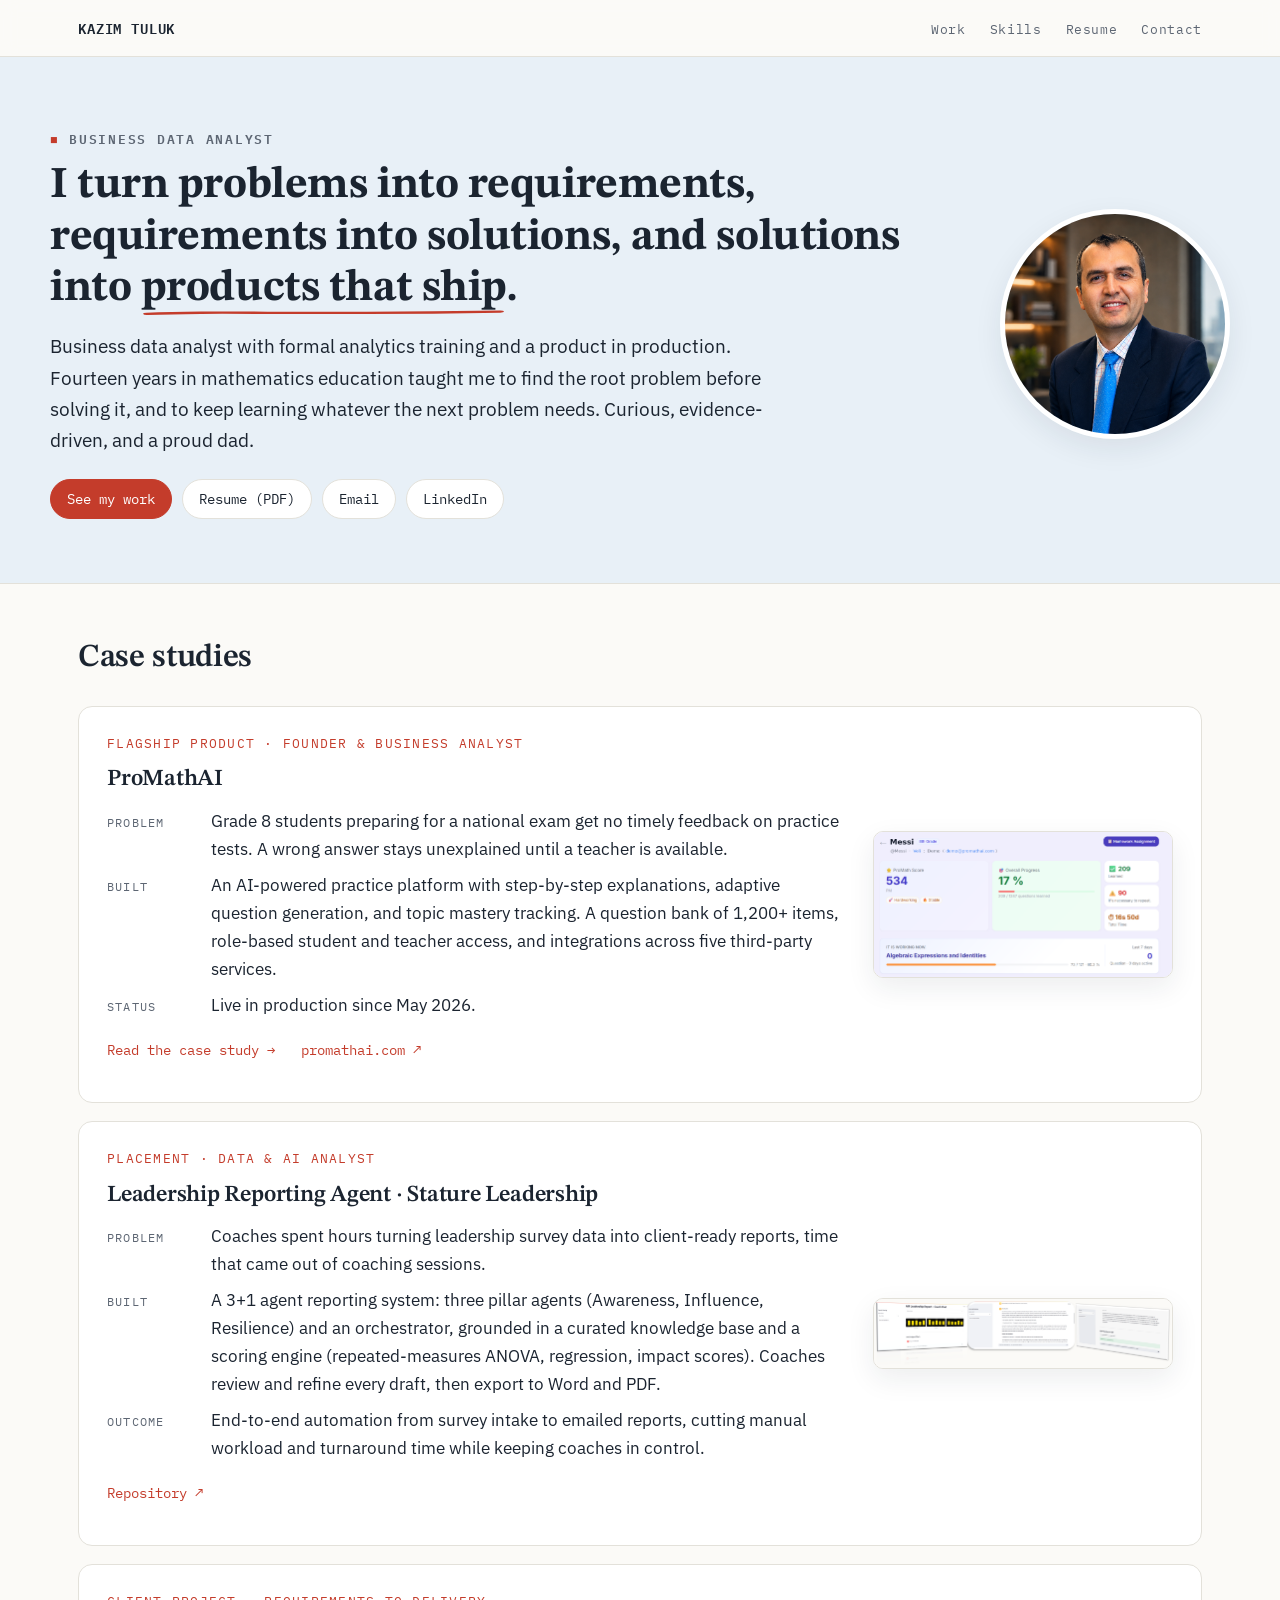
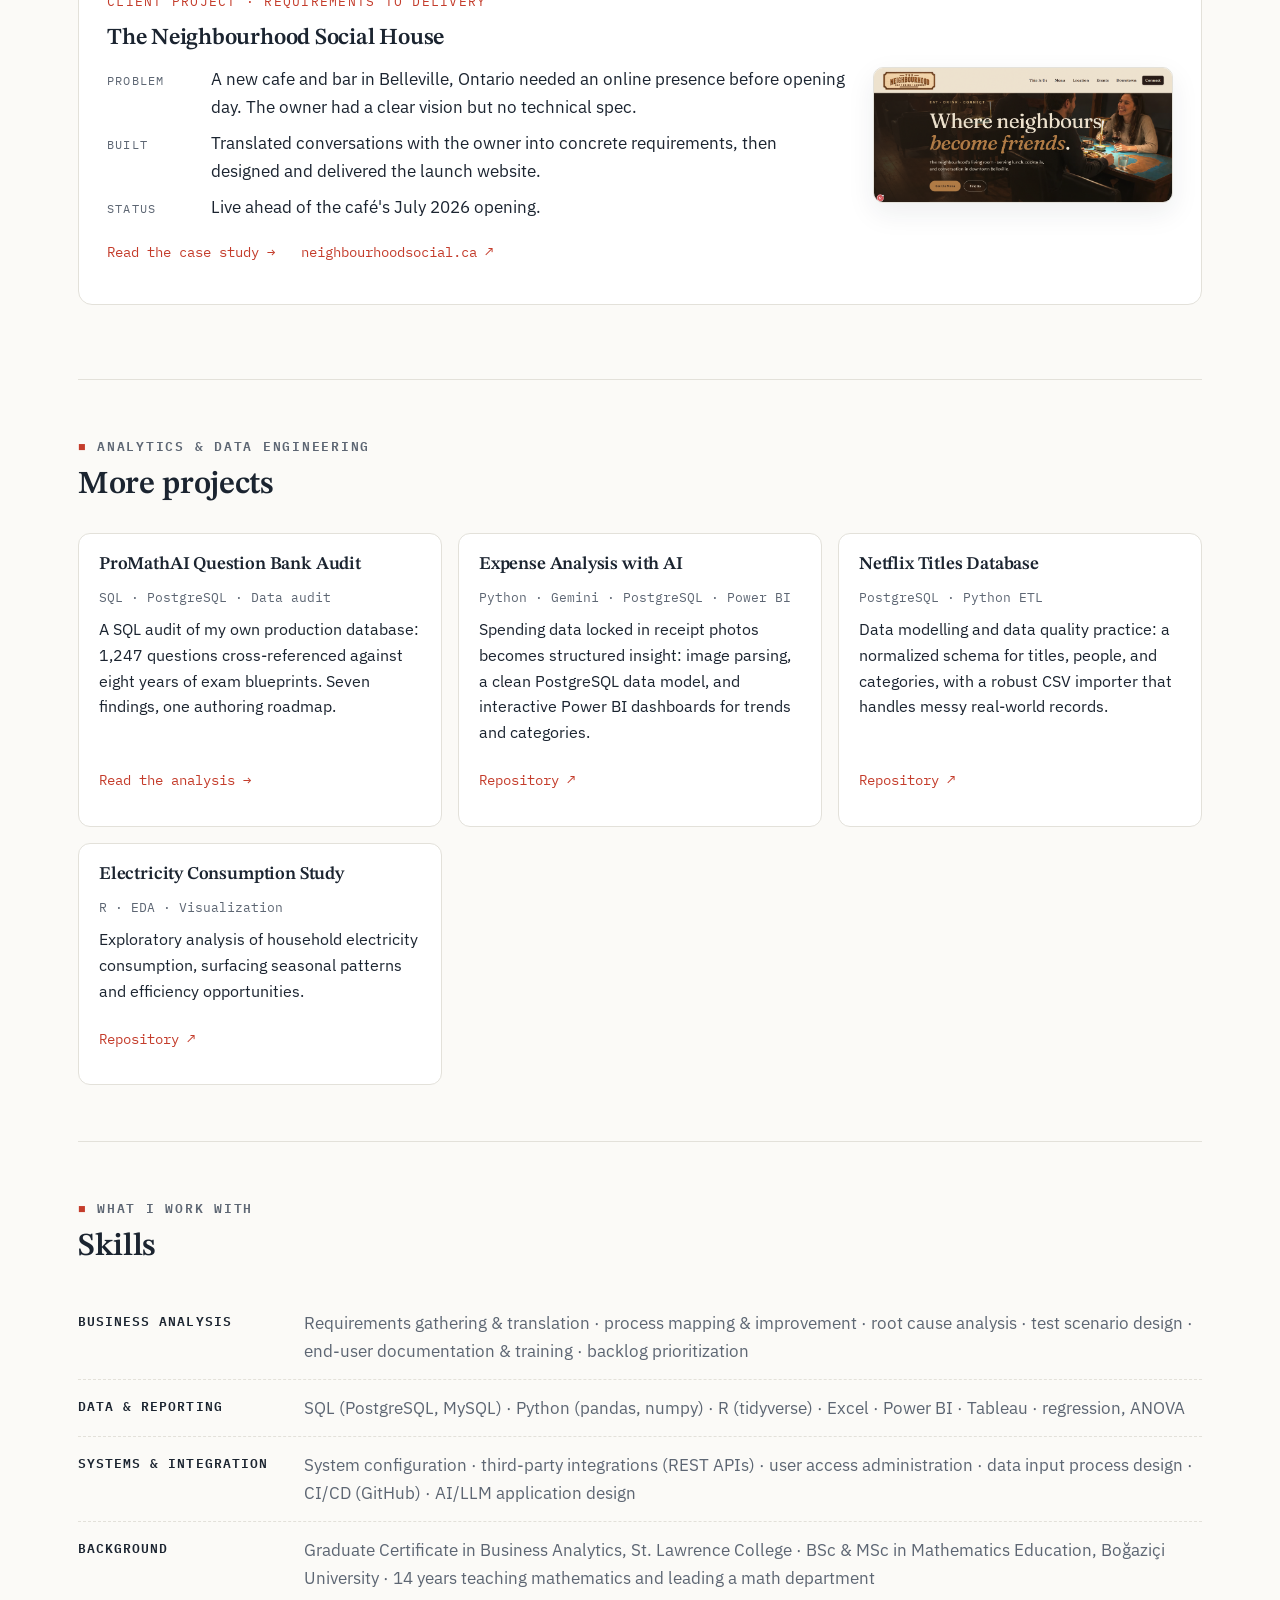
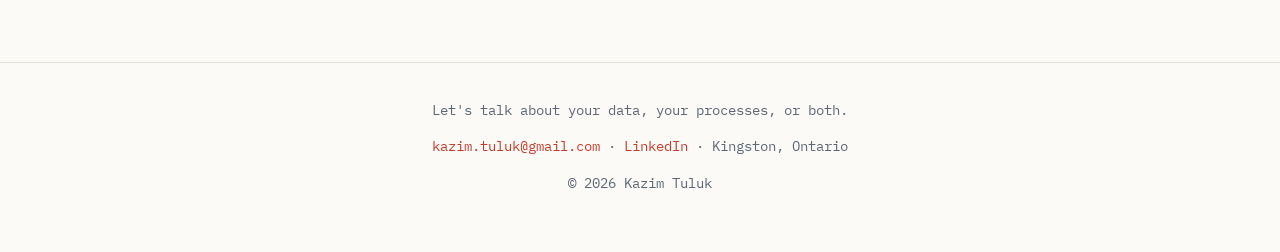
==== commit 04da2492: "Fix typo in project description" ====
--- a/index.html
+++ b/index.html
@@ -90,7 +90,7 @@
       <p class="meta">Client project · Requirements to delivery</p>
       <h3>The Neighbourhood Social House</h3>
       <dl class="facts">
-        <div class="row"><dt>Problem</dt><dd>A new café and bar in Belleville, Ontario needed an online presence before opening day. The owner had a clear vision but no technical spec.</dd></div>
+        <div class="row"><dt>Problem</dt><dd>A new cafe and bar in Belleville, Ontario needed an online presence before opening day. The owner had a clear vision but no technical spec.</dd></div>
         <div class="row"><dt>Built</dt><dd>Translated conversations with the owner into concrete requirements, then designed and delivered the launch website.</dd></div>
         <div class="row"><dt>Status</dt><dd>Live ahead of the café's July 2026 opening.</dd></div>
       </dl>
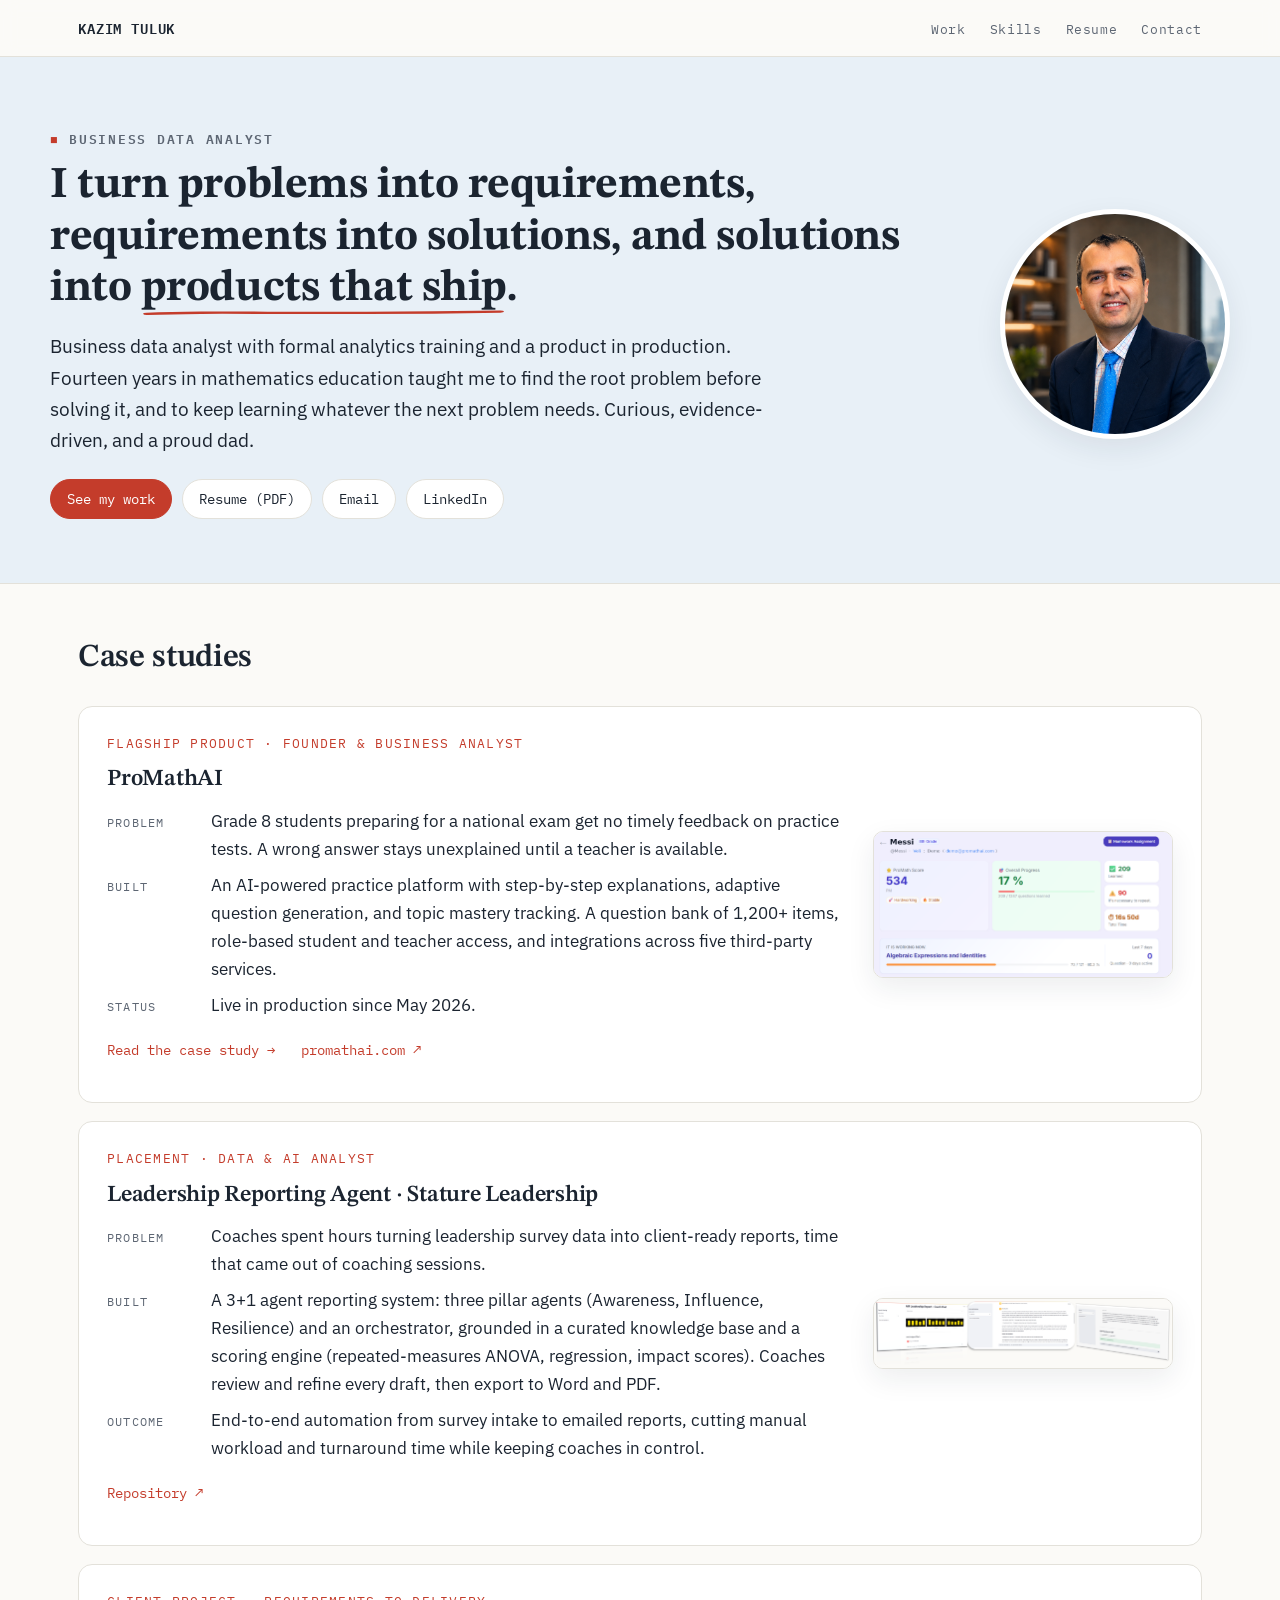
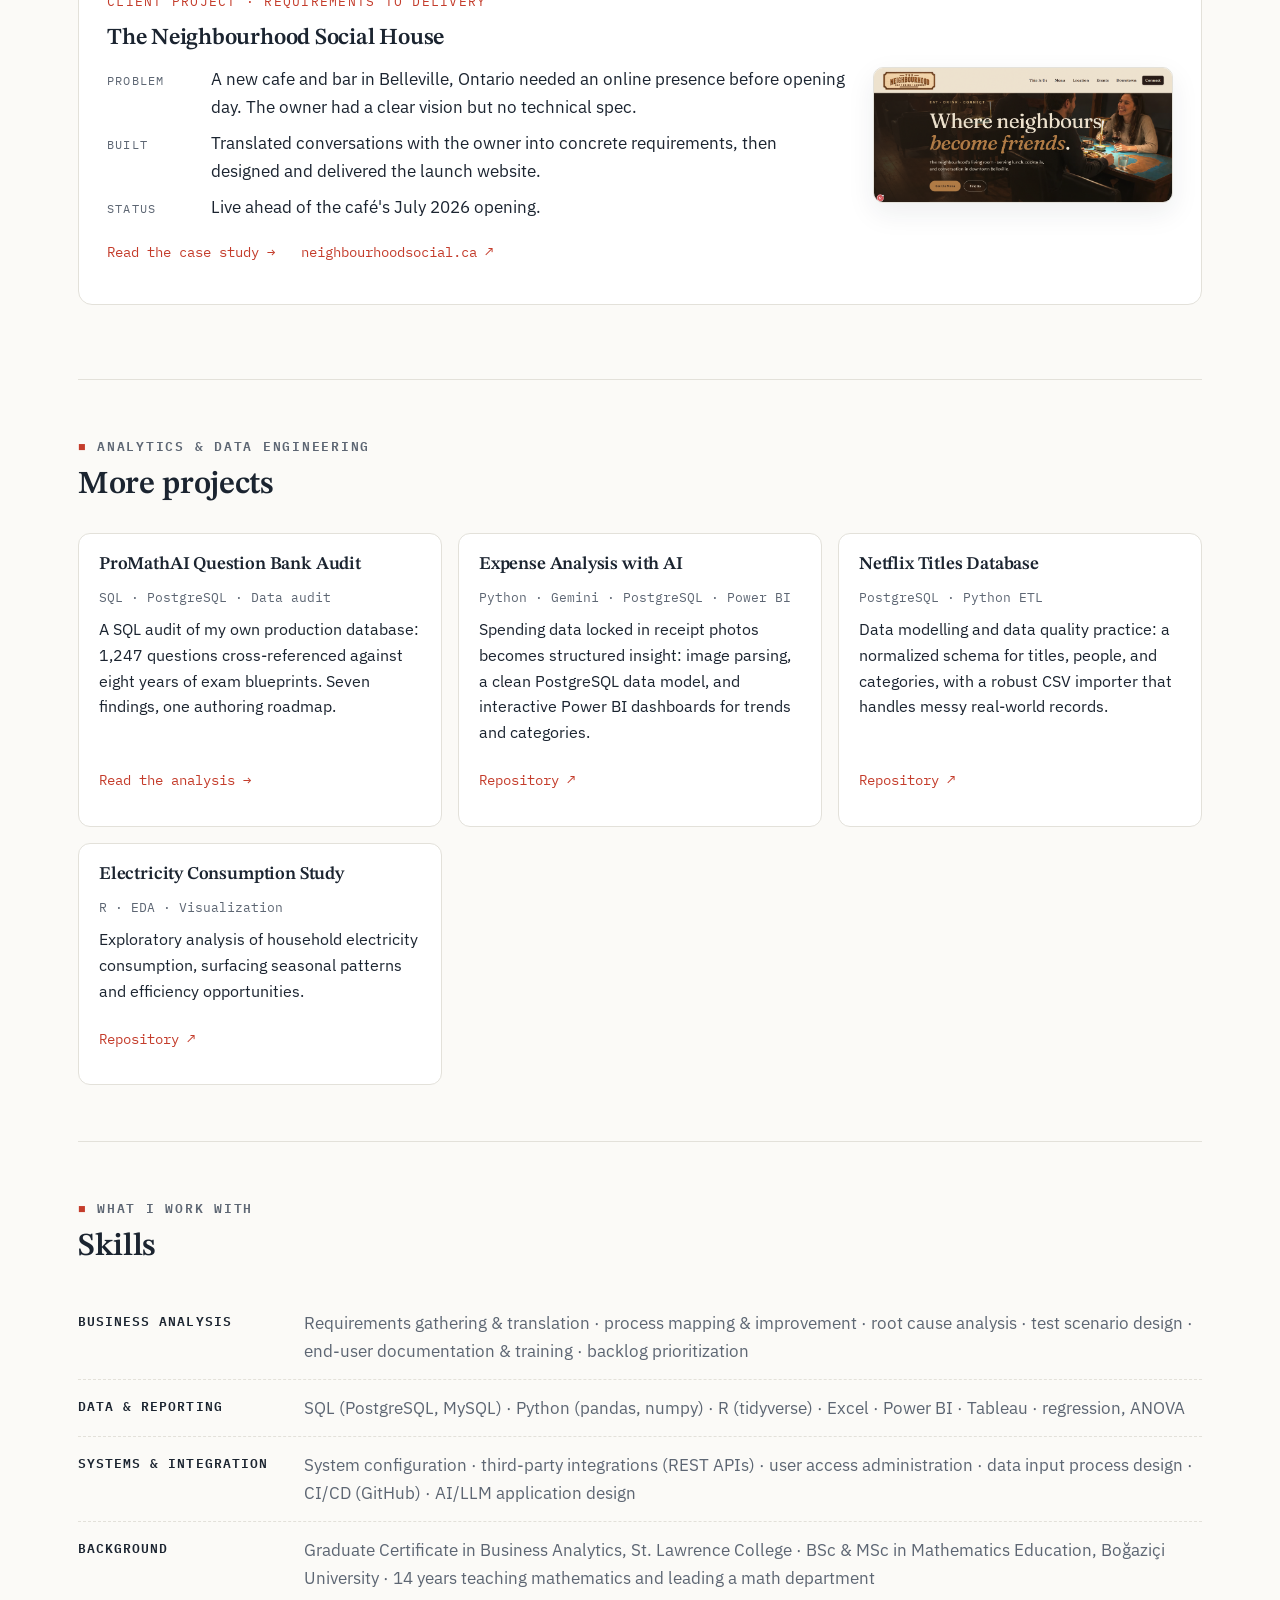
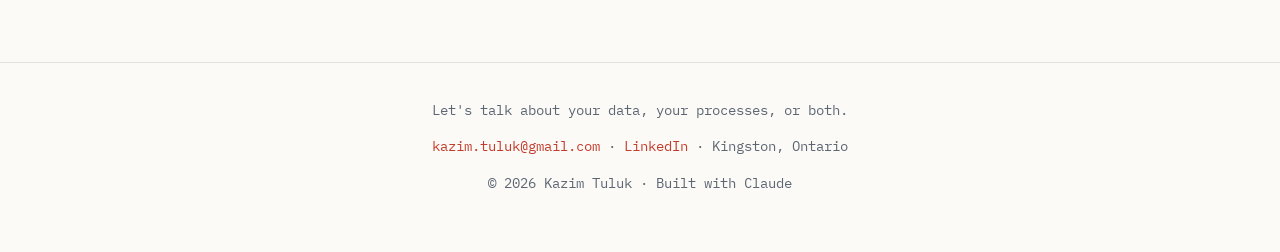
==== commit 28721c7c: "Modify footer text in index.html Updated footer to include 'Built with Claude'." ====
--- a/index.html
+++ b/index.html
@@ -171,7 +171,7 @@
 <footer class="site" id="contact">
   <p>Let's talk about your data, your processes, or both.</p>
   <p><a href="mailto:kazim.tuluk@gmail.com">kazim.tuluk@gmail.com</a> · <a href="https://www.linkedin.com/in/kazim-tuluk-b4215170" target="_blank" rel="noreferrer">LinkedIn</a> · Kingston, Ontario</p>
-  <p>© <span id="y"></span> Kazim Tuluk</p>
+  <p>© <span id="y"></span> Kazim Tuluk · Built with Claude</p>
 </footer>
 
 <script>
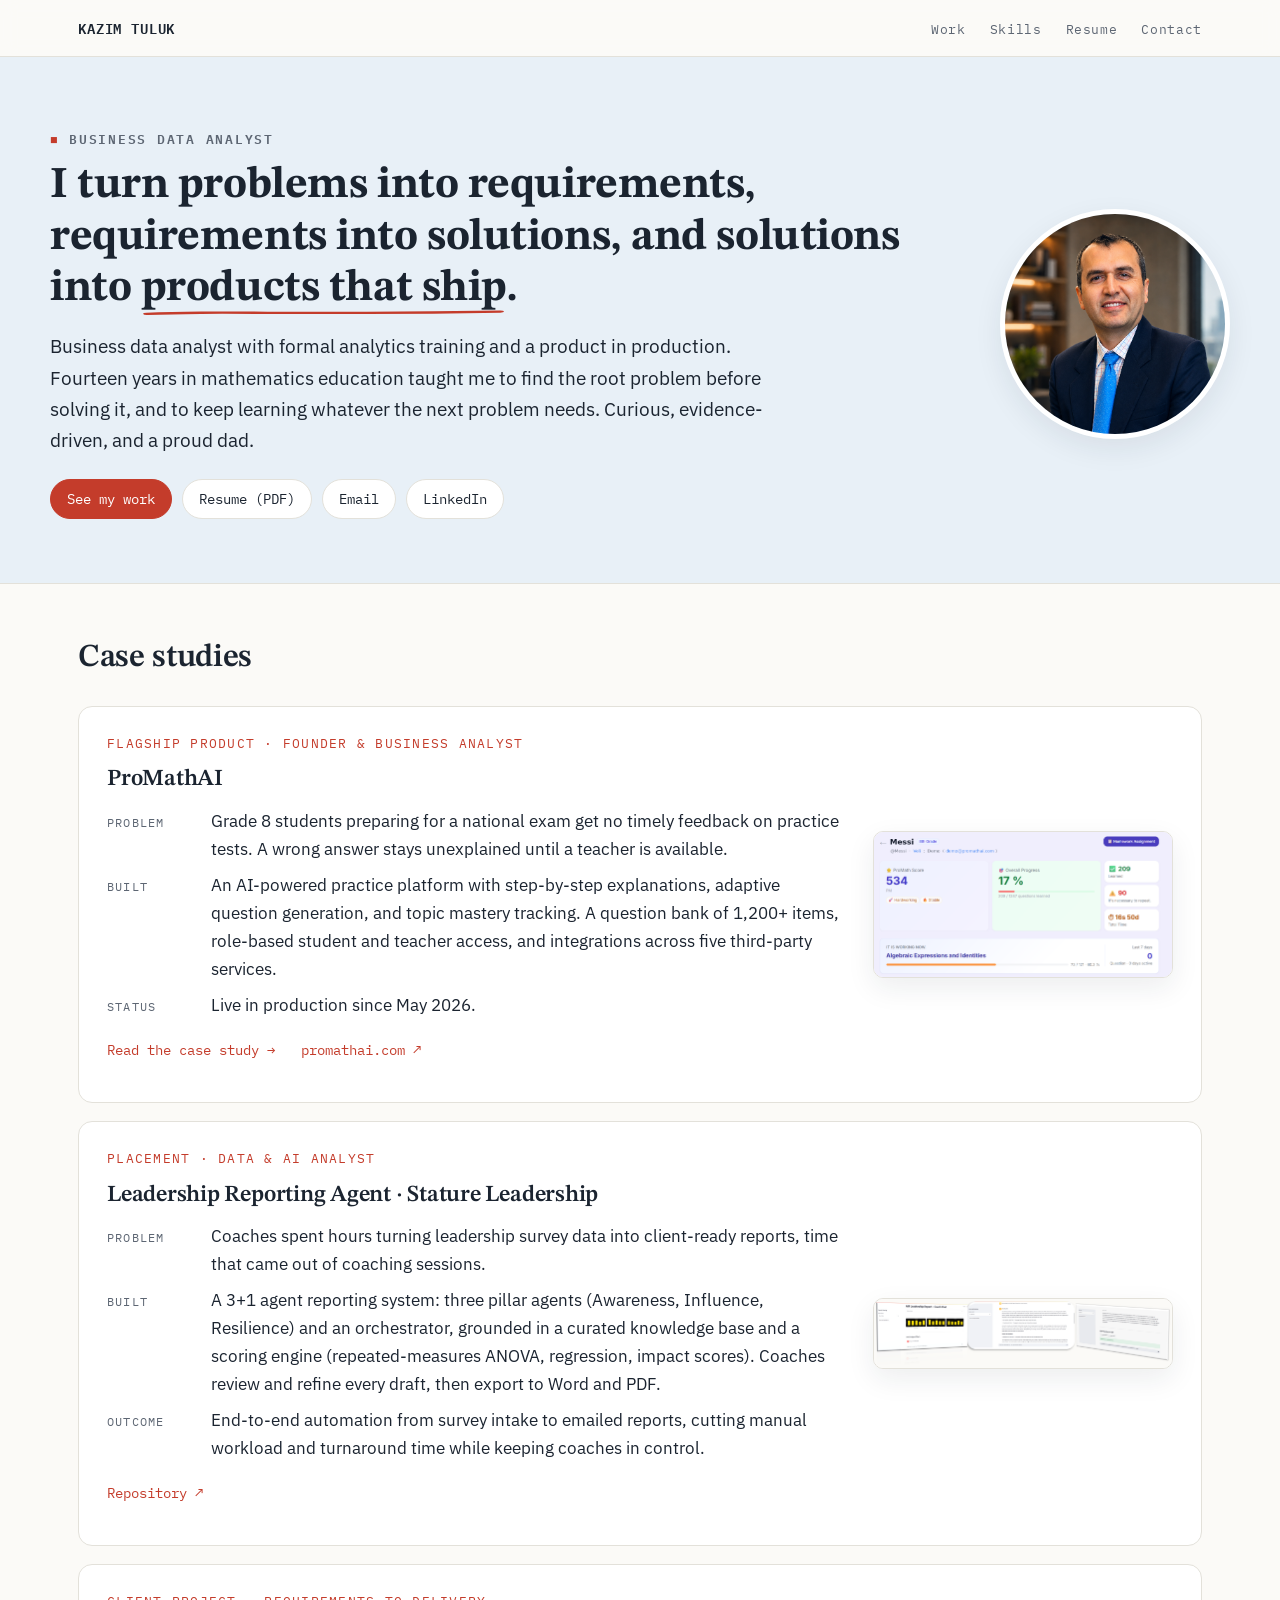
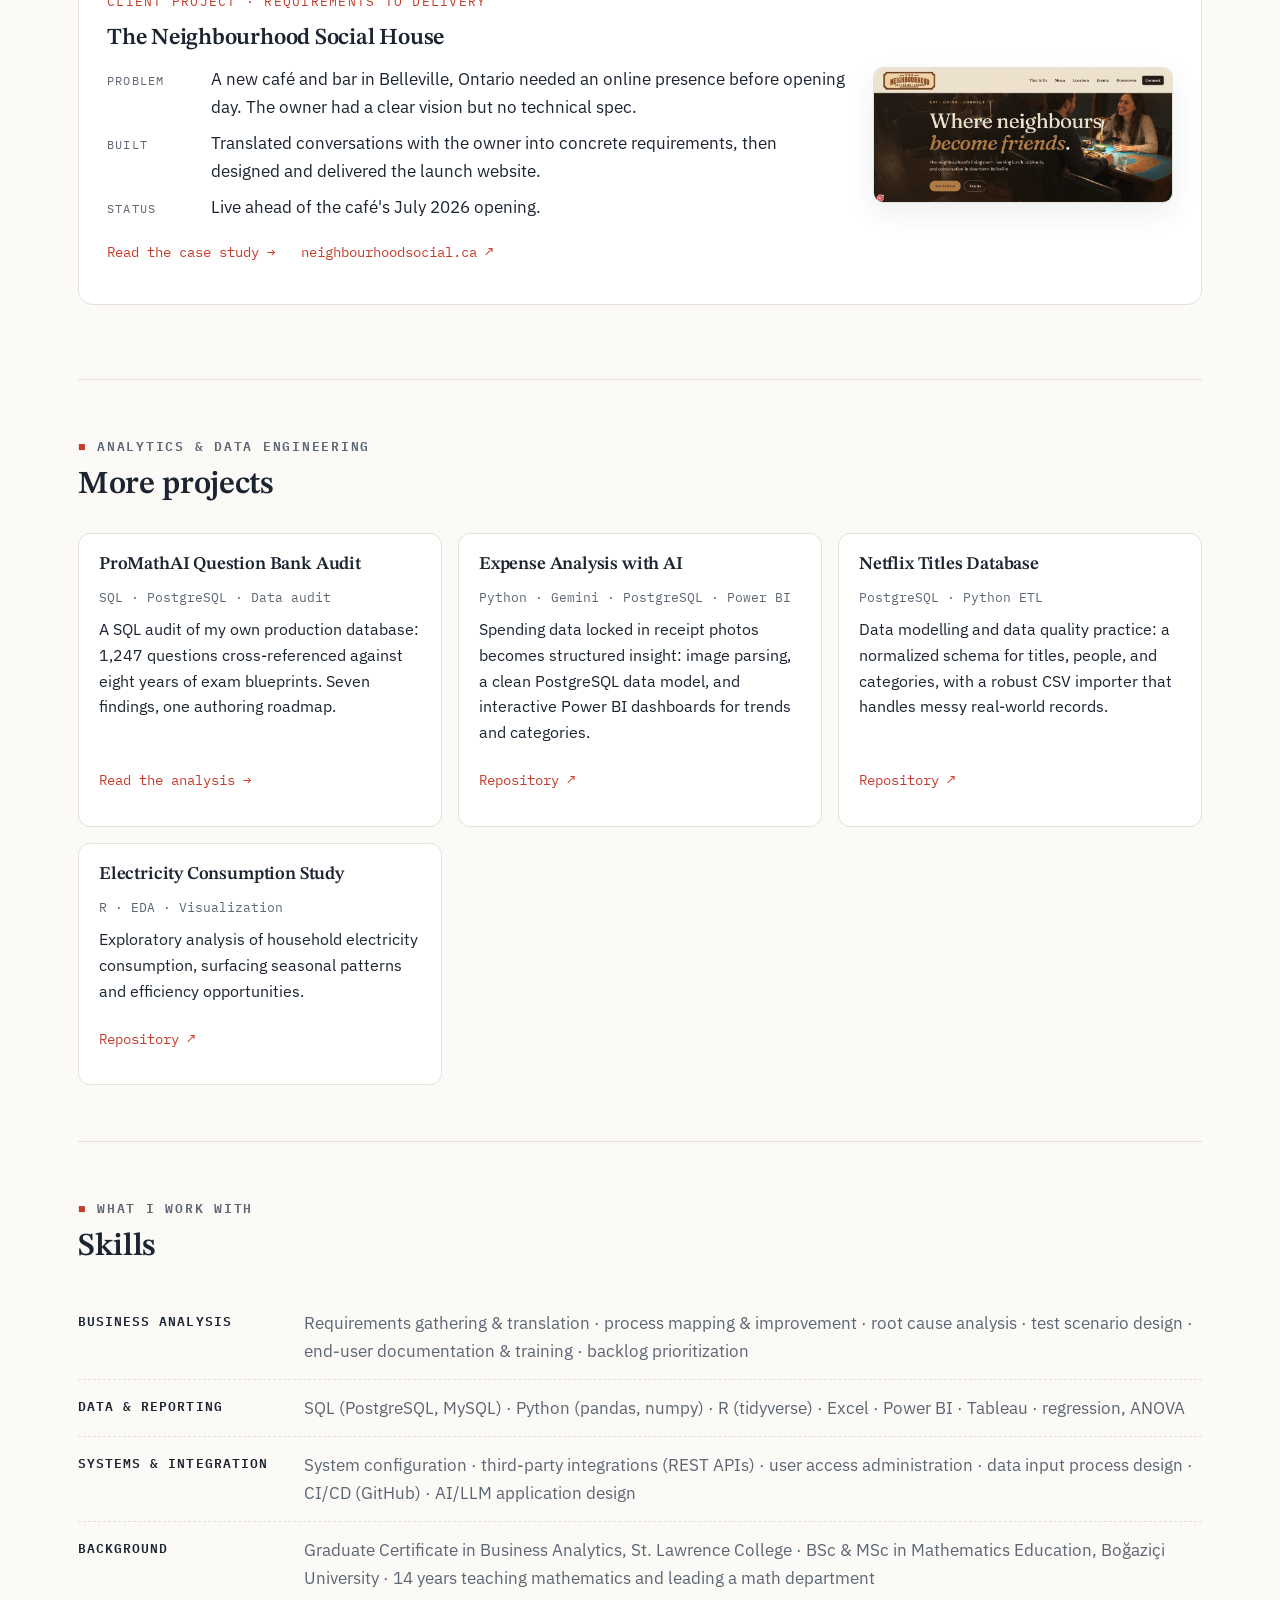
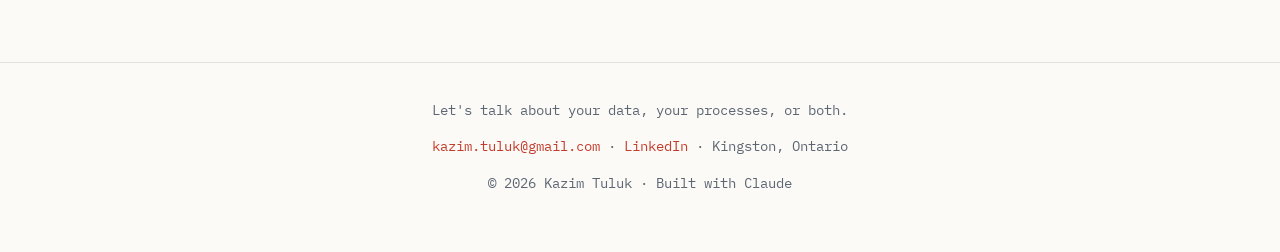
==== commit ddac9d0b: "footer" ====
--- a/index.html
+++ b/index.html
@@ -90,7 +90,7 @@
       <p class="meta">Client project · Requirements to delivery</p>
       <h3>The Neighbourhood Social House</h3>
       <dl class="facts">
-        <div class="row"><dt>Problem</dt><dd>A new cafe and bar in Belleville, Ontario needed an online presence before opening day. The owner had a clear vision but no technical spec.</dd></div>
+        <div class="row"><dt>Problem</dt><dd>A new café and bar in Belleville, Ontario needed an online presence before opening day. The owner had a clear vision but no technical spec.</dd></div>
         <div class="row"><dt>Built</dt><dd>Translated conversations with the owner into concrete requirements, then designed and delivered the launch website.</dd></div>
         <div class="row"><dt>Status</dt><dd>Live ahead of the café's July 2026 opening.</dd></div>
       </dl>
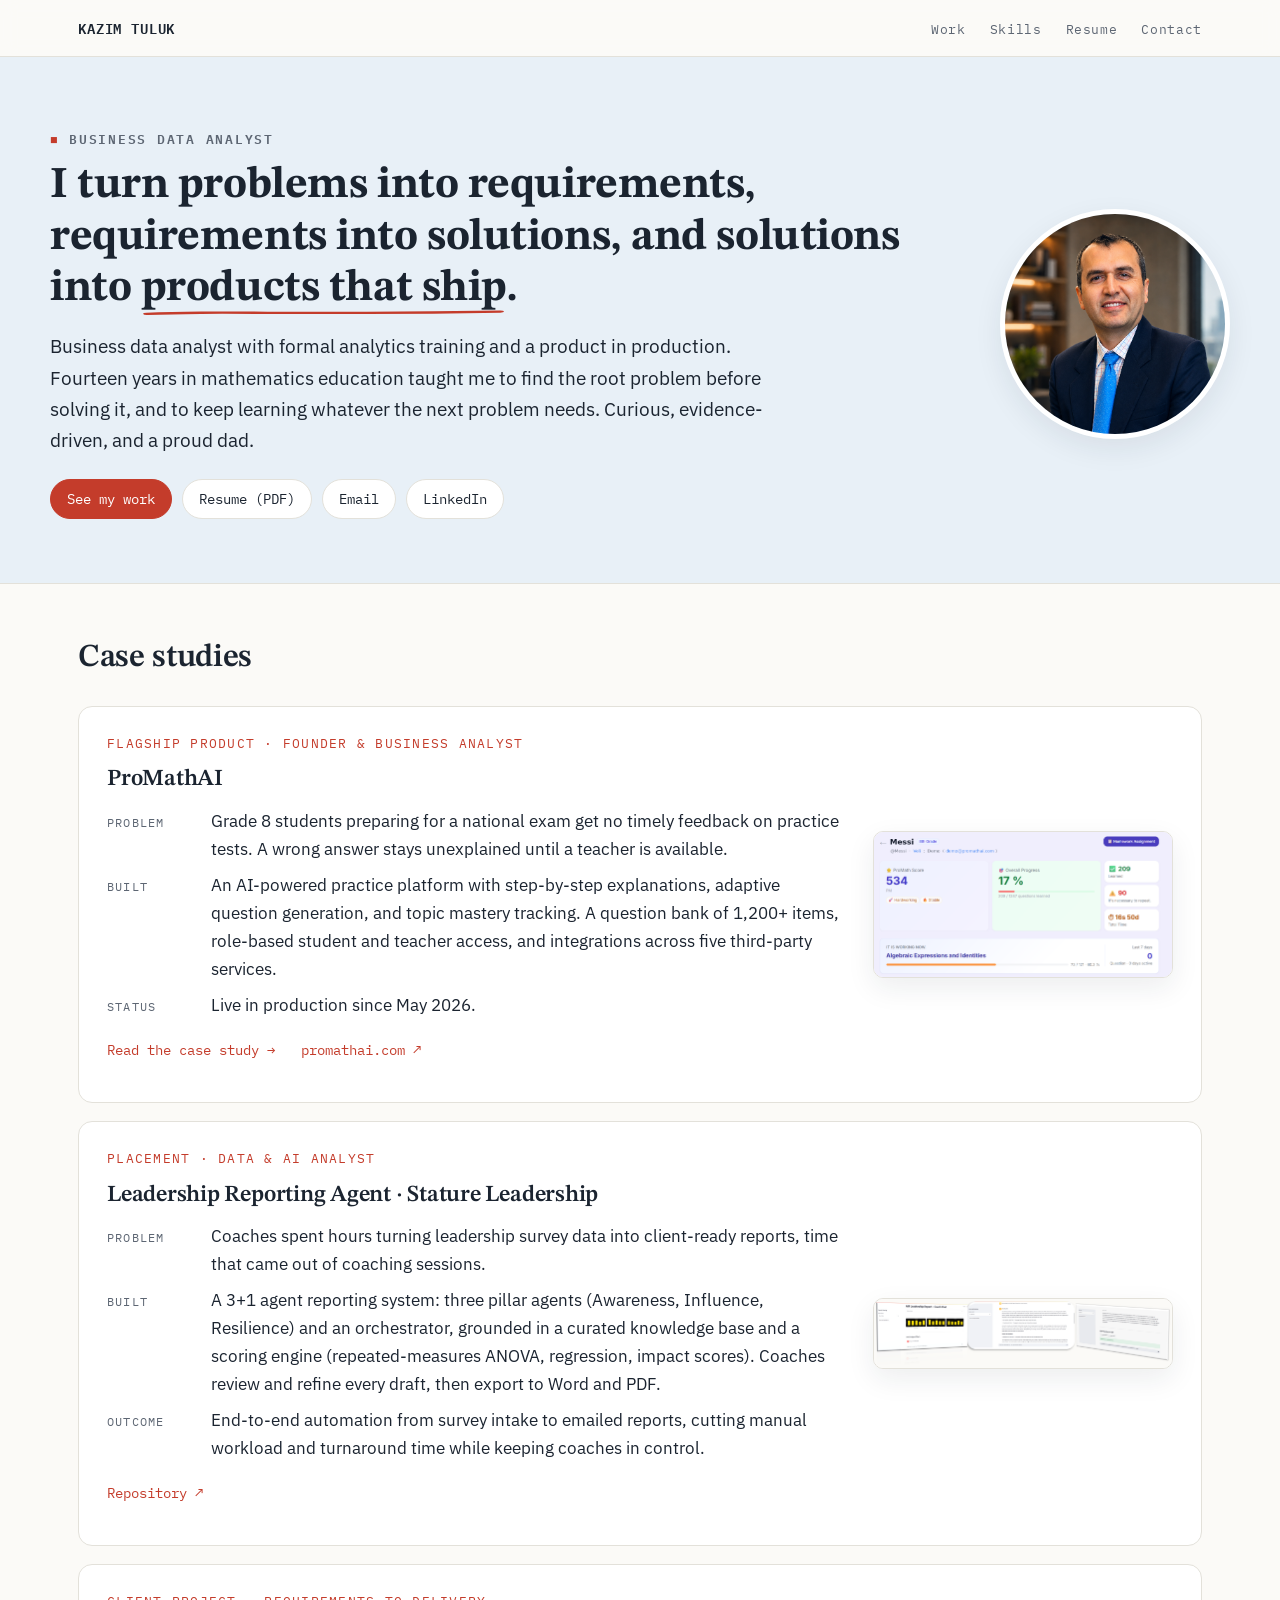
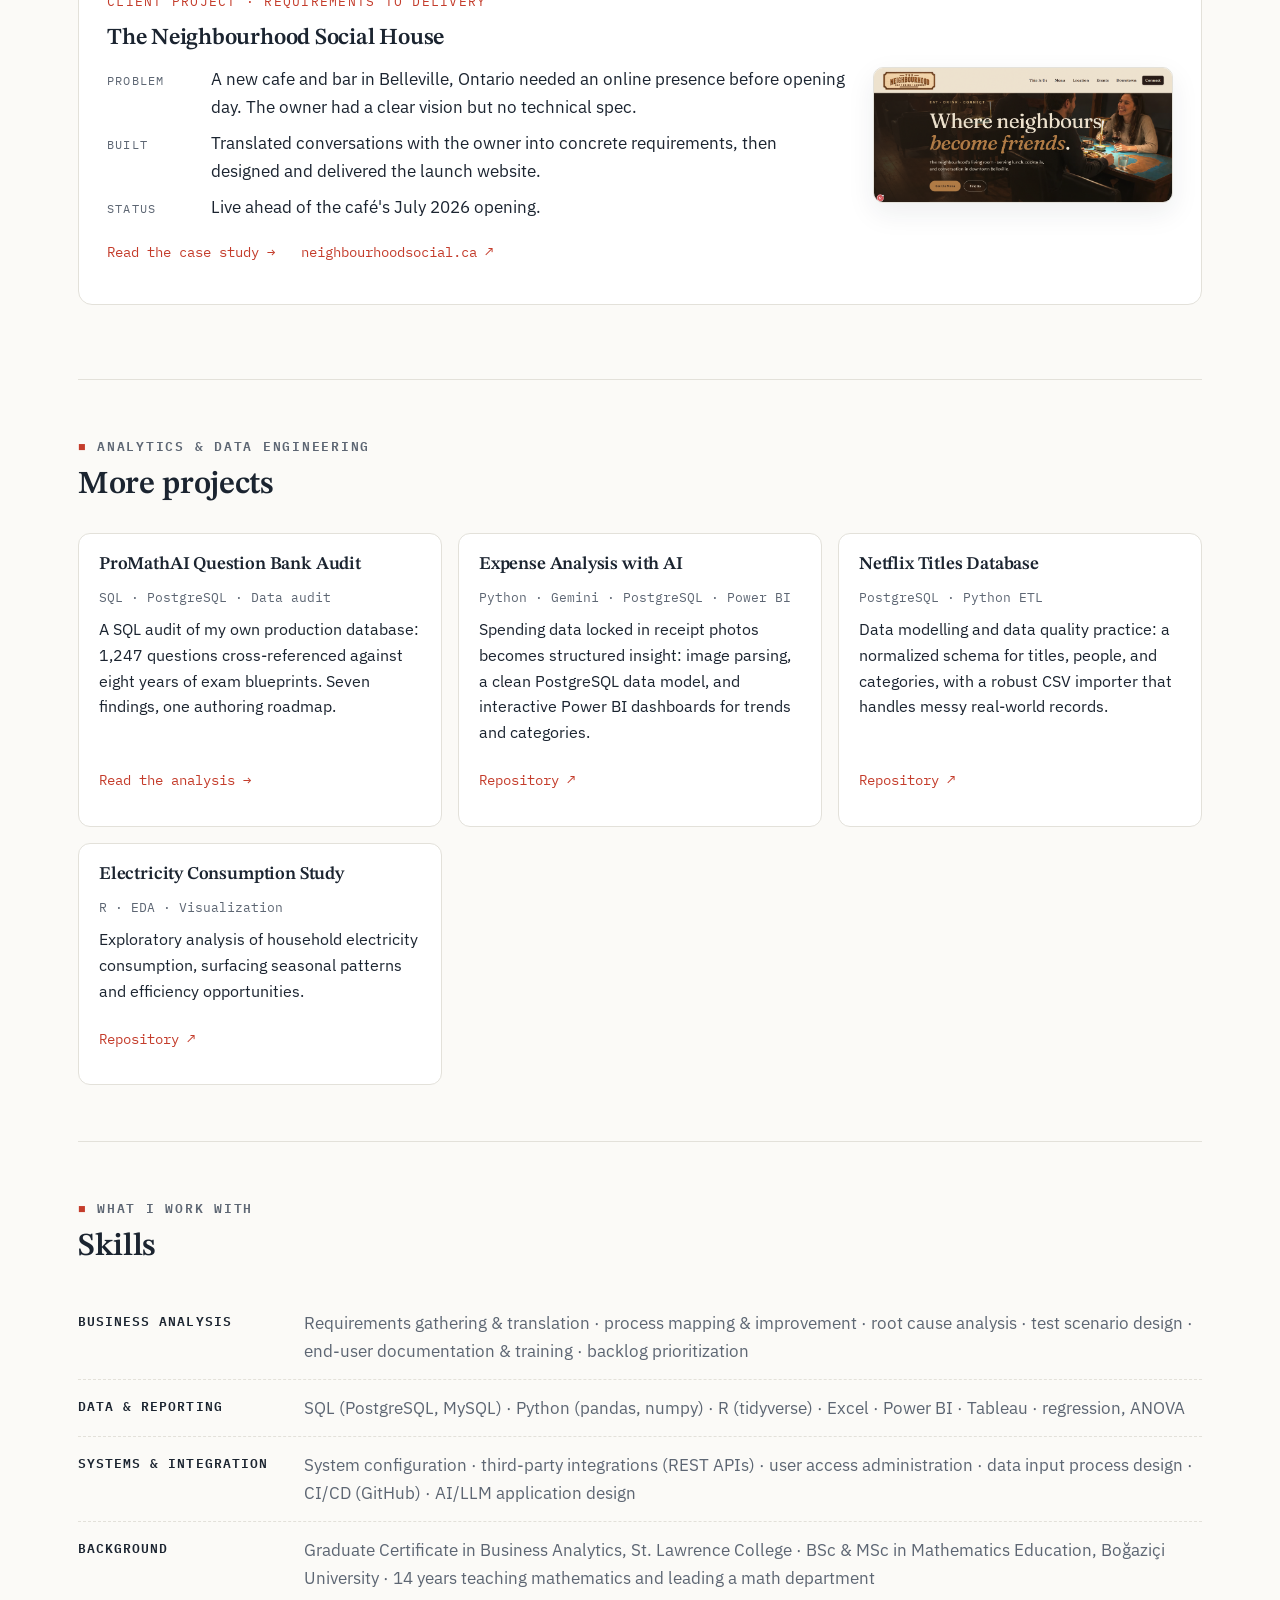
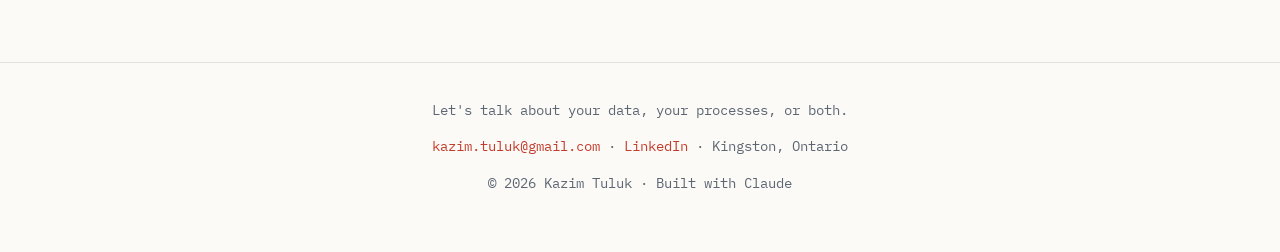
==== commit dea97229: "Merge branch 'main' of https://github.com/kazimtuluk/kazimtuluk.github.io" ====
--- a/index.html
+++ b/index.html
@@ -90,7 +90,7 @@
       <p class="meta">Client project · Requirements to delivery</p>
       <h3>The Neighbourhood Social House</h3>
       <dl class="facts">
-        <div class="row"><dt>Problem</dt><dd>A new café and bar in Belleville, Ontario needed an online presence before opening day. The owner had a clear vision but no technical spec.</dd></div>
+        <div class="row"><dt>Problem</dt><dd>A new cafe and bar in Belleville, Ontario needed an online presence before opening day. The owner had a clear vision but no technical spec.</dd></div>
         <div class="row"><dt>Built</dt><dd>Translated conversations with the owner into concrete requirements, then designed and delivered the launch website.</dd></div>
         <div class="row"><dt>Status</dt><dd>Live ahead of the café's July 2026 opening.</dd></div>
       </dl>
